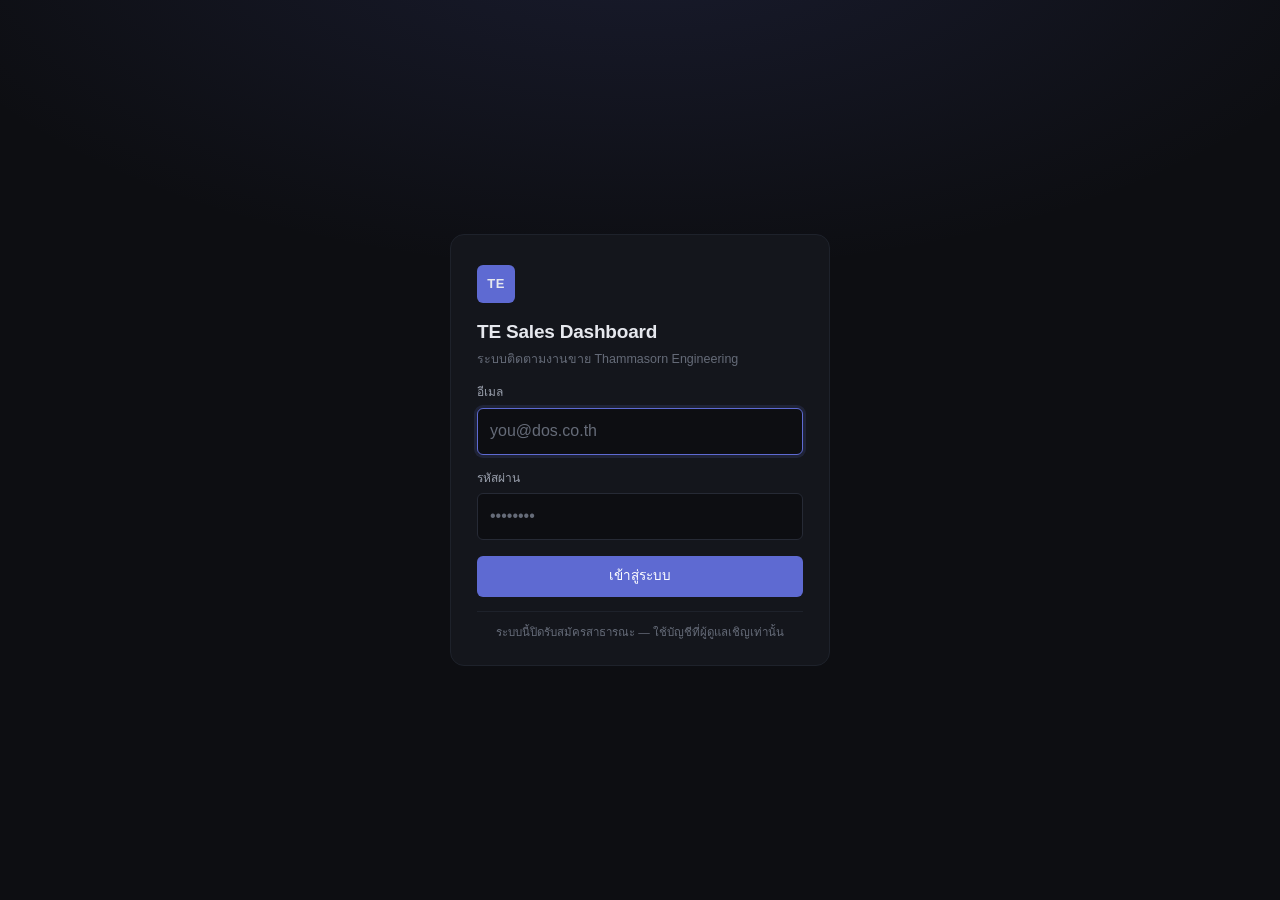
==== docs/index.html @ 7062daf8 "2.6 เสร็จ: หัวหน้าเซ็นรับทราบ (จบ Phase 2) db/signoffs.sql — ตาราง append-only กัน 3 ชั้นซ้อน:   1. " ====
<!DOCTYPE html>
<!-- data-theme = สวิตช์ธีม · เพิ่มโหมดสว่างทีหลังได้โดยเขียนชุดตัวแปรใต้ [data-theme="light"] -->
<html lang="th" data-theme="dark">
<head>
<meta charset="UTF-8">
<meta name="viewport" content="width=device-width, initial-scale=1, viewport-fit=cover">
<meta name="theme-color" content="#0d0e12">
<title>TE Sales Dashboard</title>
<link rel="manifest" href="manifest.json">
<link rel="stylesheet" href="css/app.css">
</head>
<body>

<!-- ─── หน้าเข้าสู่ระบบ · แสดงเมื่อยังไม่ล็อกอิน ─── -->
<div id="login" class="login" hidden>
  <form class="login-box" id="loginForm" autocomplete="on">
    <div class="brand-mark login-mark">TE</div>
    <h1>TE Sales Dashboard</h1>
    <p class="login-sub">ระบบติดตามงานขาย Thammasorn Engineering</p>

    <label class="fld">
      <span>อีเมล</span>
      <input type="email" id="loginEmail" required autocomplete="username"
             inputmode="email" autocapitalize="off" spellcheck="false" placeholder="you@dos.co.th">
    </label>

    <label class="fld">
      <span>รหัสผ่าน</span>
      <input type="password" id="loginPass" required autocomplete="current-password" placeholder="••••••••">
    </label>

    <p class="login-err" id="loginErr" role="alert" hidden></p>

    <button class="btn btn-primary" type="submit" id="loginBtn">เข้าสู่ระบบ</button>

    <p class="login-note">
      ระบบนี้ปิดรับสมัครสาธารณะ — ใช้บัญชีที่ผู้ดูแลเชิญเท่านั้น
    </p>
  </form>
</div>

<div id="app" class="app" hidden>

  <aside class="sidebar" id="sidebar">
    <div class="brand">
      <div class="brand-mark">TE</div>
      <div class="brand-text">
        <strong>Sales Dashboard</strong>
        <span id="brandSub">Thammasorn Engineering</span>
      </div>
    </div>

    <nav class="nav" id="nav">
      <!-- ป้ายชื่อต้องอยู่ใน .lbl เสมอ — ตอนจอ ≤1024px CSS จะซ่อน .lbl ให้เหลือแต่ไอคอน
           ถ้าปล่อยเป็น text เปล่า ๆ จะซ่อนไม่ได้ แล้วตัวหนังสือจะตกบรรทัดในแถบกว้าง 68px -->
      <button class="nav-item is-active" data-view="dashboard" title="ภาพรวม"><span class="ico">◎</span><span class="lbl">ภาพรวม</span></button>
      <button class="nav-item" data-view="pending" title="Pending Project"><span class="ico">▤</span><span class="lbl">Pending Project</span></button>
      <button class="nav-item" data-view="book3" title="Book 3 สี"><span class="ico">◍</span><span class="lbl">Book 3 สี</span></button>
      <button class="nav-item" data-view="activities" title="แผนติดต่อลูกค้า"><span class="ico">✓</span><span class="lbl">แผนติดต่อลูกค้า</span></button>
      <button class="nav-item" data-view="sources" title="แหล่งงาน"><span class="ico">⌘</span><span class="lbl">แหล่งงาน</span></button>
      <button class="nav-item" data-view="suppliers" title="Supplier"><span class="ico">⚒</span><span class="lbl">Supplier</span></button>
      <button class="nav-item" data-view="review" title="รอตรวจ" hidden><span class="ico">✍</span><span class="lbl">รอตรวจ</span></button>
      <button class="nav-item" data-view="admin" title="ตั้งค่าระบบ" hidden><span class="ico">⚙</span><span class="lbl">ตั้งค่าระบบ</span></button>
    </nav>

    <div class="sidebar-foot">
      <div class="who" id="who">
        <div class="who-avatar" id="whoAvatar">—</div>
        <div class="who-text">
          <strong id="whoName">—</strong>
          <span id="whoMeta">—</span>
        </div>
      </div>
      <button class="btn btn-ghost btn-sm" id="logoutBtn">ออกจากระบบ</button>
      <div class="mode-chip" id="modeChip">mode: —</div>
      <div class="ver" id="verTag">—</div>
    </div>
  </aside>

  <main class="main">
    <header class="topbar">
      <div class="topbar-left">
        <h1 id="viewTitle">ภาพรวม</h1>
        <p id="viewSub" class="sub">สรุปสถานะงานขายทั้งหมด</p>
      </div>
      <div class="topbar-right">
        <span class="pill" id="statusPill">กำลังโหลด…</span>
        <span class="pill" id="verPill" title="เวอร์ชันของโค้ดที่เบราว์เซอร์กำลังใช้">—</span>
        <!-- iPad/มือถือซ่อน sidebar-foot → ต้องมีทางออกจากระบบตรงนี้ด้วย -->
        <button class="btn btn-ghost btn-sm only-compact" id="logoutBtnTop">ออกจากระบบ</button>
      </div>
    </header>

    <section class="content" id="content">
      <div class="skeleton">กำลังเริ่มระบบ…</div>
    </section>
  </main>

  <nav class="bottombar" id="bottombar">
    <button class="bn is-active" data-view="dashboard"><span>◎</span>ภาพรวม</button>
    <button class="bn" data-view="pending"><span>▤</span>Pending</button>
    <button class="bn" data-view="book3"><span>◍</span>Book 3</button>
    <button class="bn" data-view="activities"><span>✓</span>ติดตาม</button>
    <button class="bn" data-view="sources"><span>⌘</span>แหล่งงาน</button>
    <button class="bn" data-view="suppliers"><span>⚒</span>Supplier</button>
    <button class="bn" data-view="review" hidden><span>✍</span>รอตรวจ</button>
    <button class="bn" data-view="admin" hidden><span>⚙</span>ตั้งค่า</button>
  </nav>

</div>

<script type="module" src="js/app.js"></script>
</body>
</html>
---- docs/css/app.css ----
/* TE Sales Dashboard — Linear-style dark theme (ยกจาก prototype v3) */

:root {
  --bg:          #0d0e12;
  --bg-panel:    #14161c;
  --bg-elev:     #1a1d25;
  --bg-hover:    #21252f;
  --border:      #262a35;
  --border-soft: #1e222b;

  --text:        #e6e8ee;
  --text-dim:    #9aa0ad;
  --text-mute:   #656b78;

  --accent:      #5e6ad2;
  --accent-soft: #5e6ad226;
  --accent-text: #c3c9f5;   /* ตัวหนังสือบนพื้น accent-soft */
  --on-accent:   #ffffff;   /* ตัวหนังสือบนพื้น accent เต็มสี */

  --green:  #3fb950;
  --yellow: #d29922;
  --red:    #f85149;
  --blue:   #58a6ff;

  /* เส้นขอบโปร่งของสีสถานะ */
  --green-line: #3fb95040;
  --red-line:   #f8514940;

  /* ── สีขั้นตอนงานขาย (funnel) ──
     ไล่โทนน้ำเงินเข้ม→อ่อน + เขียว/แดงปลายทาง · CVD-safe (ยกชุดจาก prototype v3)
     ⚠️ ห้ามฝัง hex พวกนี้ในโค้ด/SVG ให้อ้าง var() เสมอ ไม่งั้นเปลี่ยนธีมแล้วไม่ตาม */
  --stage-lead:    #8a8f98;
  --stage-qualify: #184f95;
  --stage-present: #1c5cab;
  --stage-quote:   #256abf;
  --stage-nego:    #3987e5;
  --stage-won:     #199e70;
  --stage-lost:    #e66767;

  /* ชุดสีกราฟสำหรับ step 1.5 — SVG ต้องเขียน fill="var(--chart-N)" เท่านั้น */
  --chart-1: #5e6ad2;
  --chart-2: #3987e5;
  --chart-3: #199e70;
  --chart-4: #d29922;
  --chart-5: #e66767;
  --chart-6: #8a8f98;

  --r-sm: 6px;
  --r-md: 10px;
  --r-lg: 14px;

  --sidebar-w: 232px;
  --safe-b: env(safe-area-inset-bottom, 0px);

  --font: -apple-system, BlinkMacSystemFont, "Segoe UI", "Noto Sans Thai",
          "Sarabun", Roboto, sans-serif;
}

* { box-sizing: border-box; margin: 0; padding: 0; }

html, body {
  height: 100%;
  background: var(--bg);
  color: var(--text);
  font-family: var(--font);
  font-size: 14px;
  line-height: 1.55;
  -webkit-font-smoothing: antialiased;
  -webkit-text-size-adjust: 100%;
}

button { font: inherit; color: inherit; background: none; border: none; cursor: pointer; }

/* ---------- layout ---------- */

.app { display: flex; min-height: 100vh; }

.sidebar {
  width: var(--sidebar-w);
  flex: 0 0 var(--sidebar-w);
  background: var(--bg-panel);
  border-right: 1px solid var(--border-soft);
  display: flex;
  flex-direction: column;
  position: sticky;
  top: 0;
  height: 100vh;
}

.brand { display: flex; gap: 10px; align-items: center; padding: 18px 16px 14px; }
.brand-mark {
  width: 30px; height: 30px; flex: 0 0 30px;
  border-radius: var(--r-sm);
  background: var(--accent);
  display: grid; place-items: center;
  font-size: 12px; font-weight: 700; letter-spacing: .5px;
}
.brand-text { display: flex; flex-direction: column; line-height: 1.25; min-width: 0; }
.brand-text strong { font-size: 13.5px; font-weight: 600; }
.brand-text span { font-size: 11px; color: var(--text-mute); white-space: nowrap; overflow: hidden; text-overflow: ellipsis; }

.nav { display: flex; flex-direction: column; gap: 2px; padding: 8px; }
.nav-item {
  display: flex; align-items: center; gap: 10px;
  padding: 8px 10px;
  border-radius: var(--r-sm);
  color: var(--text-dim);
  font-size: 13.5px;
  text-align: left;
  transition: background .12s, color .12s;
}
.nav-item .ico { width: 16px; text-align: center; opacity: .8; font-size: 13px; }
.nav-item:hover { background: var(--bg-hover); color: var(--text); }
.nav-item.is-active { background: var(--accent-soft); color: var(--accent-text); }

.sidebar-foot { margin-top: auto; padding: 12px 16px 16px; display: flex; flex-direction: column; gap: 6px; }
.mode-chip {
  align-self: flex-start;
  font-size: 10.5px; letter-spacing: .3px;
  padding: 3px 8px; border-radius: 999px;
  border: 1px solid var(--border);
  color: var(--text-dim);
}
.ver { font-size: 10.5px; color: var(--text-mute); }

.main { flex: 1; min-width: 0; display: flex; flex-direction: column; }

.topbar {
  display: flex; align-items: flex-start; justify-content: space-between; gap: 16px;
  padding: 22px 28px 18px;
  border-bottom: 1px solid var(--border-soft);
}
.topbar h1 { font-size: 20px; font-weight: 600; letter-spacing: -.2px; }
.sub { font-size: 12.5px; color: var(--text-mute); margin-top: 2px; }

.pill {
  font-size: 11.5px;
  padding: 4px 10px;
  border-radius: 999px;
  border: 1px solid var(--border);
  background: var(--bg-elev);
  color: var(--text-dim);
  white-space: nowrap;
}
.pill.ok  { color: var(--green);  border-color: var(--green-line); }
.pill.err { color: var(--red);    border-color: var(--red-line); }

.content { padding: 24px 28px 40px; flex: 1; }

.skeleton { color: var(--text-mute); font-size: 13px; }

/* ---------- ชิ้นส่วนพื้นฐานที่ module จะใช้ ---------- */

.card {
  background: var(--bg-panel);
  border: 1px solid var(--border-soft);
  border-radius: var(--r-lg);
  padding: 18px;
}

.grid { display: grid; gap: 14px; }
.grid.cols-4 { grid-template-columns: repeat(4, 1fr); }
.grid.cols-3 { grid-template-columns: repeat(3, 1fr); }
.grid.cols-2 { grid-template-columns: repeat(2, 1fr); }

.stat-label { font-size: 11.5px; color: var(--text-mute); letter-spacing: .2px; }
.stat-value { font-size: 24px; font-weight: 600; letter-spacing: -.4px; margin-top: 4px; }
.stat-note  { font-size: 11.5px; color: var(--text-dim); margin-top: 2px; }

.empty {
  border: 1px dashed var(--border);
  border-radius: var(--r-lg);
  padding: 44px 20px;
  text-align: center;
  color: var(--text-mute);
  font-size: 13px;
}
.empty strong { display: block; color: var(--text-dim); font-size: 14px; margin-bottom: 4px; font-weight: 600; }

.bottombar { display: none; }

/* ---------- iPad ---------- */
@media (max-width: 1024px) {
  :root { --sidebar-w: 68px; }
  /* .lbl = ป้ายชื่อเมนู (ต้องมี span ครอบใน index.html ไม่งั้นซ่อนไม่ได้) */
  .brand-text, .nav-item .lbl, .sidebar-foot { display: none; }
  .brand { justify-content: center; padding: 16px 0; }
  .nav-item { justify-content: center; padding: 10px 0; }
  .content { padding: 20px; }
  .topbar { padding: 18px 20px 14px; }
  .grid.cols-4 { grid-template-columns: repeat(2, 1fr); }
}

/* ---------- มือถือ ≤430px (iPhone / S24) ---------- */
@media (max-width: 430px) {
  .sidebar { display: none; }
  .app { flex-direction: column; }
  .topbar { padding: 16px 16px 12px; }
  .topbar h1 { font-size: 18px; }
  .content { padding: 16px 16px calc(84px + var(--safe-b)); }
  .grid.cols-4, .grid.cols-3, .grid.cols-2 { grid-template-columns: 1fr; }

  .bottombar {
    display: flex;
    position: fixed; left: 0; right: 0; bottom: 0;
    z-index: 20;
    background: color-mix(in srgb, var(--bg-panel) 92%, transparent);
    backdrop-filter: blur(12px);
    border-top: 1px solid var(--border-soft);
    padding: 6px 4px calc(6px + var(--safe-b));
  }
  .bn {
    flex: 1;
    min-height: 44px;
    display: flex; flex-direction: column; align-items: center; justify-content: center; gap: 2px;
    font-size: 10px;
    color: var(--text-mute);
    border-radius: var(--r-sm);
  }
  .bn span { font-size: 15px; line-height: 1; }
  .bn.is-active { color: var(--accent-text); background: var(--accent-soft); }
}

/* ═══════════════════════════════════════════════════
   F1 · Login + ปุ่ม + ข้อมูลผู้ใช้  (Phase 1.2)
   สีทุกจุดมาจากตัวแปรใน :root เท่านั้น
   ═══════════════════════════════════════════════════ */

/* .app เป็น display:flex ทับ hidden ได้ ต้องบังคับไว้ */
[hidden] { display: none !important; }

/* ---------- ปุ่ม ---------- */

.btn {
  display: inline-flex; align-items: center; justify-content: center;
  min-height: 40px;
  padding: 9px 16px;
  border-radius: var(--r-sm);
  border: 1px solid transparent;
  font-size: 13.5px; font-weight: 500;
  transition: background .12s, border-color .12s, color .12s, opacity .12s;
}
.btn:disabled { opacity: .6; cursor: default; }

.btn-primary { background: var(--accent); color: var(--on-accent); }
.btn-primary:hover:not(:disabled) { filter: brightness(1.12); }

.btn-ghost { color: var(--text-dim); border-color: var(--border); background: var(--bg-elev); }
.btn-ghost:hover { color: var(--text); border-color: var(--text-mute); }

.btn-sm { min-height: 32px; padding: 5px 11px; font-size: 12.5px; }

/* ---------- หน้าเข้าสู่ระบบ ---------- */

.login {
  min-height: 100vh;
  display: grid; place-items: center;
  padding: 24px 20px calc(24px + var(--safe-b));
  background:
    radial-gradient(1100px 520px at 50% -10%, var(--accent-soft), transparent 70%),
    var(--bg);
}

.login-box {
  width: 100%; max-width: 380px;
  background: var(--bg-panel);
  border: 1px solid var(--border-soft);
  border-radius: var(--r-lg);
  padding: 30px 26px 24px;
  display: flex; flex-direction: column; gap: 14px;
}

.login-mark { width: 38px; height: 38px; flex: none; font-size: 13px; }

.login-box h1 { font-size: 19px; font-weight: 600; letter-spacing: -.2px; }
.login-sub { font-size: 12.5px; color: var(--text-mute); margin-top: -10px; }

.fld { display: flex; flex-direction: column; gap: 6px; }
.fld span { font-size: 12px; color: var(--text-dim); }

.fld input {
  width: 100%;
  min-height: 44px;                 /* จุดแตะ ≥44px ตามมาตรฐานมือถือ */
  padding: 10px 12px;
  border-radius: var(--r-sm);
  border: 1px solid var(--border);
  background: var(--bg);
  color: var(--text);
  font: inherit;
  font-size: 16px;                  /* <16px ทำให้ Safari ซูมหน้าจอเองตอนโฟกัส */
  outline: none;
  transition: border-color .12s, box-shadow .12s;
}
.fld input::placeholder { color: var(--text-mute); }
.fld input:focus { border-color: var(--accent); box-shadow: 0 0 0 3px var(--accent-soft); }

.login-err {
  font-size: 12.5px;
  color: var(--red);
  background: var(--bg-elev);
  border: 1px solid var(--red-line);
  border-radius: var(--r-sm);
  padding: 9px 11px;
}

.login-box .btn-primary { margin-top: 2px; }

.login-note {
  font-size: 11.5px; line-height: 1.5;
  color: var(--text-mute);
  text-align: center;
  border-top: 1px solid var(--border-soft);
  padding-top: 12px;
}

/* ---------- ผู้ใช้ที่ล็อกอินอยู่ (ท้าย sidebar) ---------- */

.who { display: flex; align-items: center; gap: 9px; min-width: 0; }

.who-avatar {
  width: 28px; height: 28px; flex: none;
  border-radius: 999px;
  background: var(--accent-soft);
  color: var(--accent-text);
  display: grid; place-items: center;
  font-size: 12px; font-weight: 600;
}
.who-text { display: flex; flex-direction: column; line-height: 1.3; min-width: 0; }
.who-text strong {
  font-size: 12.5px; font-weight: 600;
  white-space: nowrap; overflow: hidden; text-overflow: ellipsis;
}
.who-text span { font-size: 10.5px; color: var(--text-mute); }

.topbar-right { display: flex; align-items: center; gap: 8px; flex: 0 0 auto; }

/* ⚠️ ต้องมี min-width:0 ไม่งั้นชื่อหน้า/คำอธิบายยาว ๆ จะดันแถบขวาทะลุจอ
   (เจอตอน 2.6: ย่อจอจาก desktop มามือถือแล้วล้นออกไป 3px จนมีแถบเลื่อนแนวนอน)
   flex-wrap เป็นตาข่ายกันอีกชั้น ถ้าวันหลังมีปุ่มเพิ่มตรงแถบขวา */
.topbar { flex-wrap: wrap; }
.topbar-left { min-width: 0; flex: 1 1 180px; }
.topbar-left h1 { overflow-wrap: anywhere; }

.only-compact { display: none; }

/* sidebar-foot (ที่มีปุ่มออกจากระบบ) ถูกซ่อนตั้งแต่ ≤1024px
   ปุ่มสำรองบนแถบบนจึงต้องโผล่ตั้งแต่ iPad ไม่ใช่รอถึงมือถือ */
@media (max-width: 1024px) {
  .only-compact { display: inline-flex; }
}

@media (max-width: 430px) {
  .login-box { padding: 26px 20px 20px; }
}

/* ══════════════════════════════════════════════════════════
   F4 Pending Project (Phase 1.4)
   ทุกสีอ้าง var() จาก :root เท่านั้น — ห้ามฝัง hex (กติกา CLAUDE.md)
   ══════════════════════════════════════════════════════════ */

/* ---------- แถบเครื่องมือ ---------- */
.toolbar { display: flex; flex-wrap: wrap; gap: 8px; align-items: center; margin-bottom: 10px; }
.toolbar-sub { margin-bottom: 14px; }
.tl-label { color: var(--text-mute); font-size: 12px; }

.inp {
  background: var(--bg-panel); border: 1px solid var(--border); color: var(--text);
  border-radius: var(--r-sm); padding: 8px 10px;
  font: inherit; font-size: 16px;   /* ≥16px กัน Safari ซูมเองตอนโฟกัส */
  min-height: 38px;
}
.inp:focus { outline: none; border-color: var(--accent); }
.inp-search { flex: 1 1 240px; min-width: 0; }
.inp-sm { padding: 6px 8px; min-height: 34px; font-size: 15px; }

.chk {
  display: inline-flex; align-items: center; gap: 6px;
  color: var(--text-dim); font-size: 13px; cursor: pointer;
  min-height: 34px;
}
.chk input { width: 16px; height: 16px; accent-color: var(--accent); }

/* ตัวเลือกคอลัมน์ */
.colpick { position: relative; }
.colpick > summary { list-style: none; display: inline-flex; }
.colpick > summary::-webkit-details-marker { display: none; }
.colpick-menu {
  position: absolute; z-index: 30; top: calc(100% + 6px); right: 0;
  background: var(--bg-elev); border: 1px solid var(--border);
  border-radius: var(--r-md); padding: 8px 12px; min-width: 190px;
  display: flex; flex-direction: column;
  box-shadow: 0 12px 32px #00000066;
}

.sum { color: var(--text-dim); font-size: 13px; margin-bottom: 10px; }
.sum b { color: var(--text); }

/* ---------- ตาราง (desktop) ---------- */
.tbl-wrap { overflow-x: auto; border: 1px solid var(--border); border-radius: var(--r-md); }
.tbl { width: 100%; border-collapse: collapse; font-size: 13px; }
.tbl th, .tbl td { padding: 10px 12px; text-align: left; border-bottom: 1px solid var(--border-soft); }
.tbl th {
  position: sticky; top: 0; z-index: 2;
  background: var(--bg-elev); color: var(--text-dim);
  font-weight: 500; white-space: nowrap; cursor: pointer; user-select: none;
}
.tbl th:hover { color: var(--text); }
.tbl td.num, .tbl th.num { text-align: right; font-variant-numeric: tabular-nums; }
.tbl tbody tr { cursor: pointer; }
.tbl tbody tr:hover { background: var(--bg-hover); }
.tbl tbody tr:last-child td { border-bottom: none; }
.tbl tbody tr.is-archived td { opacity: .5; }

.tag {
  display: inline-block; padding: 2px 8px; border-radius: 999px;
  font-size: 11px; white-space: nowrap;
  color: var(--tag-c, var(--text-dim));
  background: color-mix(in srgb, var(--tag-c, var(--text-mute)) 18%, transparent);
  border: 1px solid color-mix(in srgb, var(--tag-c, var(--text-mute)) 40%, transparent);
}
.due-late { color: var(--red); }

/* ---------- การ์ด (มือถือ) ---------- */
.cards { display: none; flex-direction: column; gap: 10px; }
.pcard {
  cursor: pointer;
  width: 100%; text-align: left; padding: 14px;
  background: var(--bg-panel); border: 1px solid var(--border);
  border-radius: var(--r-md); display: flex; flex-direction: column; gap: 6px;
}
.pcard:active { background: var(--bg-hover); }
.pcard-top { display: flex; justify-content: space-between; align-items: flex-start; gap: 10px; }
.pcard-top strong { font-size: 15px; line-height: 1.4; }
.pcard-mid { color: var(--text-dim); font-size: 13px; }
.pcard-bot { display: flex; justify-content: space-between; color: var(--text-mute); font-size: 12px; }
.pcard-due { font-size: 12px; color: var(--text-mute); }

/* ---------- แผงรายละเอียด ---------- */
.modal {
  position: fixed; inset: 0; z-index: 100;
  background: #00000099; backdrop-filter: blur(2px);
  display: flex; align-items: center; justify-content: center; padding: 20px;
}
.modal-box {
  background: var(--bg-panel); border: 1px solid var(--border);
  border-radius: var(--r-lg); width: min(920px, 100%); max-height: 90vh;
  display: flex; flex-direction: column; overflow: hidden;
}
.modal-head, .modal-foot {
  display: flex; align-items: center; gap: 10px;
  padding: 14px 18px; border-bottom: 1px solid var(--border);
}
.modal-head strong { font-size: 16px; }
.modal-head .btn { margin-left: auto; }
.modal-foot { border-bottom: none; border-top: 1px solid var(--border); }
.modal-foot .spacer { flex: 1; }
.modal-body { overflow-y: auto; padding: 4px 18px 18px; -webkit-overflow-scrolling: touch; }

.fgroup { padding-top: 16px; }
.fgroup h3 {
  font-size: 12px; font-weight: 600; letter-spacing: .04em; text-transform: uppercase;
  color: var(--text-mute); margin-bottom: 10px;
}
.fgrid { display: grid; grid-template-columns: repeat(2, minmax(0, 1fr)); gap: 12px; }
.fld-wide { grid-column: 1 / -1; }
.fgrid .fld input, .fgrid .fld select, .fgrid .fld textarea {
  background: var(--bg-elev); border: 1px solid var(--border); color: var(--text);
  border-radius: var(--r-sm); padding: 8px 10px;
  font: inherit; font-size: 16px; width: 100%; min-height: 38px;
}
.fgrid .fld textarea { resize: vertical; line-height: 1.5; }
.fgrid .fld input:focus, .fgrid .fld select:focus, .fgrid .fld textarea:focus {
  outline: none; border-color: var(--accent);
}

.loglist { list-style: none; margin-top: 12px; display: flex; flex-direction: column; gap: 8px; }
.loglist li {
  background: var(--bg-elev); border: 1px solid var(--border-soft);
  border-radius: var(--r-sm); padding: 10px 12px; font-size: 13px;
}
.log-h { color: var(--text-dim); font-size: 12px; margin-bottom: 2px; }
.log-next { color: var(--accent-text); margin-top: 2px; }
.log-empty { color: var(--text-mute); text-align: center; }

/* ---------- iPad ---------- */
@media (max-width: 1024px) {
  .fgrid { grid-template-columns: 1fr; }
}

/* ---------- มือถือ ≤430px: ตาราง → การ์ด ---------- */
@media (max-width: 430px) {
  .tbl-wrap { display: none; }
  .cards { display: flex; }
  .colpick { display: none; }            /* ไม่มีตารางแล้ว ไม่ต้องเลือกคอลัมน์ */
  .toolbar .btn, .toolbar-sub .btn { min-height: 44px; }   /* จุดแตะ ≥44px */
  .chk { min-height: 44px; }
  .modal { padding: 0; align-items: stretch; }
  .modal-box { width: 100%; max-height: 100vh; border-radius: 0; border: none; }
  .modal-foot { padding-bottom: calc(14px + var(--safe-b)); }
}

/* ---------- ความคืบหน้าล่าสุดในตาราง/การ์ด (1.4b) ---------- */
.lastlog { display: flex; align-items: center; gap: 8px; }
.lastlog-txt { display: flex; flex-direction: column; min-width: 0; flex: 1; }
.lastlog-h { font-size: 11px; color: var(--text-mute); }
.lastlog-t {
  font-size: 12.5px; color: var(--text-dim);
  overflow: hidden; text-overflow: ellipsis; white-space: nowrap;
}
.nolog { font-size: 12px; color: var(--text-mute); flex: 1; }

.btn-log {
  flex: 0 0 auto; white-space: nowrap;
  font-size: 11.5px; padding: 4px 8px; border-radius: var(--r-sm);
  border: 1px solid var(--border); color: var(--text-dim); background: var(--bg-elev);
}
.btn-log:hover { color: var(--accent-text); border-color: var(--accent); }

.tbl th.nosort { cursor: default; }
.tbl th.nosort:hover { color: var(--text-dim); }

.pcard-log { border-top: 1px solid var(--border-soft); padding-top: 8px; margin-top: 2px; }
.pcard-log .btn-log { min-height: 36px; }

/* แผงบันทึกเร็ว */
.modal-sm { width: min(560px, 100%); }
.q-sub { color: var(--text-dim); font-size: 13px; padding-top: 14px; }
.q-h3 {
  font-size: 12px; font-weight: 600; letter-spacing: .04em; text-transform: uppercase;
  color: var(--text-mute); margin: 18px 0 0;
}

@media (max-width: 430px) {
  .btn-log { min-height: 44px; padding: 6px 12px; }
}

/* ---------- แก้ไขบันทึกติดตามในที่ (1.4c) ---------- */
.loglist .log-h { display: flex; align-items: center; gap: 8px; }
.log-edit { margin-left: auto; }
.log-edit-box { margin-top: 10px; padding-top: 10px; border-top: 1px solid var(--border); }
.log-edit-box .fgrid { grid-template-columns: repeat(2, minmax(0, 1fr)); gap: 10px; }
.log-edit-box input, .log-edit-box textarea {
  background: var(--bg-panel); border: 1px solid var(--border); color: var(--text);
  border-radius: var(--r-sm); padding: 7px 9px;
  font: inherit; font-size: 16px; width: 100%;
}
.log-edit-box input:focus, .log-edit-box textarea:focus { outline: none; border-color: var(--accent); }
.log-edit-box textarea { resize: vertical; }
.log-edit-foot { display: flex; justify-content: flex-end; gap: 8px; margin-top: 10px; }

@media (max-width: 1024px) { .log-edit-box .fgrid { grid-template-columns: 1fr; } }

/* ══════════════════════════════════════════════════════════
   F3 Dashboard (Phase 1.5) — สีทุกจุดอ้าง var() จาก :root
   ══════════════════════════════════════════════════════════ */

.card.is-risk { border-color: var(--red-line); }
.card.is-risk .stat-note { color: var(--red); }

/* แถบความคืบหน้าเทียบเป้า */
.prog-wrap { margin: 16px 0 4px; }
.prog {
  height: 10px; border-radius: 999px; overflow: hidden;
  background: var(--bg-elev); border: 1px solid var(--border);
}
.prog i { display: block; height: 100%; background: var(--chart-3); transition: width .4s; }
.prog-note { font-size: 12px; color: var(--text-dim); margin-top: 6px; }

.sec { margin-top: 18px; }
.sec-grid { margin-top: 18px; }
.sec-grid .sec { margin-top: 0; }
.sec-h {
  font-size: 13px; font-weight: 600; margin-bottom: 14px;
  display: flex; align-items: center; gap: 8px;
}
.sec-sub { font-size: 11px; color: var(--text-mute); font-weight: 400; }
.sec-foot { font-size: 11.5px; color: var(--text-mute); margin-top: 10px; }

.badge-risk {
  background: var(--red); color: var(--on-accent);
  font-size: 11px; padding: 1px 7px; border-radius: 999px;
}

/* กราฟ */
.chart { max-width: 100%; height: auto; display: block; }
.legend { display: flex; flex-wrap: wrap; gap: 14px; margin-top: 8px; font-size: 11.5px; color: var(--text-dim); }
.legend i { display: inline-block; width: 10px; height: 10px; border-radius: 2px; margin-right: 5px; vertical-align: -1px; }

/* funnel */
.fn-row { display: flex; align-items: center; gap: 10px; margin-bottom: 8px; font-size: 12.5px; }
.fn-label { flex: 0 0 118px; color: var(--text-dim); }
.fn-bar { flex: 1; height: 14px; background: var(--bg-elev); border-radius: var(--r-sm); overflow: hidden; }
.fn-bar i { display: block; height: 100%; border-radius: var(--r-sm); }
.fn-val { flex: 0 0 auto; color: var(--text-mute); font-size: 11.5px; white-space: nowrap; }

/* top 3 */
.top3 { list-style: none; counter-reset: t; }
.top3 li {
  counter-increment: t;
  display: grid; grid-template-columns: 22px 1fr auto; gap: 4px 10px;
  align-items: baseline; padding: 9px 0; border-bottom: 1px solid var(--border-soft);
}
.top3 li:last-child { border-bottom: none; }
.top3 li::before { content: counter(t); color: var(--text-mute); font-size: 12px; }
.t3-name { font-size: 13.5px; }
.t3-meta { grid-column: 2; font-size: 11.5px; color: var(--text-mute); }
.top3 b { grid-row: 1; font-variant-numeric: tabular-nums; }

/* งานเลยกำหนด */
.odlist { list-style: none; }
.odlist li {
  display: grid; grid-template-columns: 96px 1fr; gap: 2px 12px;
  padding: 8px 0; border-bottom: 1px solid var(--border-soft); font-size: 13px;
}
.odlist li:last-child { border-bottom: none; }
.od-date { color: var(--red); font-size: 12px; font-variant-numeric: tabular-nums; }
.od-act { grid-column: 2; font-size: 11.5px; color: var(--text-mute); }

@media (max-width: 430px) {
  .fn-label { flex: 0 0 84px; font-size: 11.5px; }
  .fn-val { font-size: 10.5px; }
  .odlist li { grid-template-columns: 1fr; }
  .od-act { grid-column: 1; }
}

/* บอกผู้ใช้ว่ากดปุ่มไหนก็ได้ (เคยพิมพ์แล้วกดปุ่มบันทึกใหญ่ ข้อความหาย) */
.lg-add-row { display: flex; align-items: center; gap: 10px; flex-wrap: wrap; }
.lg-hint { font-size: 11.5px; color: var(--text-mute); }

/* ---------- แถบสถานะงาน (กำลังทำ / Archive / ทั้งหมด) ---------- */
.segmented {
  display: inline-flex; border: 1px solid var(--border);
  border-radius: var(--r-sm); overflow: hidden; background: var(--bg-panel);
}
.segmented button {
  padding: 7px 12px; font-size: 12.5px; color: var(--text-dim);
  border-right: 1px solid var(--border); min-height: 38px;
  display: inline-flex; align-items: center; gap: 6px;
}
.segmented button:last-child { border-right: none; }
.segmented button:hover { background: var(--bg-hover); color: var(--text); }
.segmented button.on { background: var(--accent-soft); color: var(--accent-text); }
.seg-badge {
  background: var(--bg-elev); border: 1px solid var(--border);
  color: var(--text-dim); font-size: 10.5px; padding: 0 6px; border-radius: 999px;
}
.segmented button.on .seg-badge { background: var(--accent); color: var(--on-accent); border-color: transparent; }

/* ---------- ปุ่มอันตราย (เก็บเข้า Archive) ---------- */
.btn-danger {
  background: transparent; color: var(--red);
  border: 1px solid var(--red-line);
}
.btn-danger:hover { background: color-mix(in srgb, var(--red) 12%, transparent); border-color: var(--red); }
/* ติดอาวุธแล้ว = รอกดยืนยันครั้งที่ 2 ให้เห็นชัดว่าเปลี่ยนสถานะ */
.btn-danger.is-armed { background: var(--red); color: var(--on-accent); border-color: var(--red); }

@media (max-width: 430px) {
  .segmented button { min-height: 44px; padding: 7px 14px; }
}

/* ══════════════════════════════════════════════════════════
   ปฏิทินเลือกวันที่ (1.4f) — แสดง พ.ศ. · เก็บ ค.ศ.
   ══════════════════════════════════════════════════════════ */
.dp { position: relative; display: block; }
.dp-view {
  width: 100%; cursor: pointer;
  background: var(--bg-elev); border: 1px solid var(--border); color: var(--text);
  border-radius: var(--r-sm); padding: 8px 30px 8px 10px;
  font: inherit; font-size: 16px; min-height: 38px;
}
.dp-view:focus { outline: none; border-color: var(--accent); }
.dp-view::placeholder { color: var(--text-mute); }
.dp-x {
  position: absolute; right: 6px; top: 50%; transform: translateY(-50%);
  width: 22px; height: 22px; border-radius: var(--r-sm);
  color: var(--text-mute); font-size: 16px; line-height: 1;
}
.dp-x:hover { color: var(--red); background: var(--bg-hover); }

/* popup — position:fixed เพื่อให้ลอยพ้นกล่อง modal ที่มี overflow:auto */
.dp-pop {
  position: fixed; z-index: 200;
  background: var(--bg-elev); border: 1px solid var(--border);
  border-radius: var(--r-md); padding: 10px;
  box-shadow: 0 16px 40px #00000080;
  width: 262px;
}
.dp-head { display: flex; align-items: center; gap: 6px; margin-bottom: 8px; }
.dp-nav {
  width: 28px; height: 28px; border-radius: var(--r-sm);
  color: var(--text-dim); font-size: 16px; line-height: 1;
}
.dp-nav:hover { background: var(--bg-hover); color: var(--text); }
.dp-sel {
  flex: 1; min-width: 0;
  background: var(--bg-panel); border: 1px solid var(--border); color: var(--text);
  border-radius: var(--r-sm); padding: 4px 6px; font: inherit; font-size: 13px;
}
.dp-sel:focus { outline: none; border-color: var(--accent); }

.dp-dow, .dp-grid { display: grid; grid-template-columns: repeat(7, 1fr); gap: 2px; }
.dp-dow span { text-align: center; font-size: 11px; color: var(--text-mute); padding: 2px 0; }
.dp-d {
  height: 32px; border-radius: var(--r-sm);
  font-size: 13px; color: var(--text-dim);
  display: flex; align-items: center; justify-content: center;
}
.dp-d:hover { background: var(--bg-hover); color: var(--text); }
.dp-pad { pointer-events: none; }
.dp-d.today { border: 1px solid var(--border); color: var(--text); }
.dp-d.on { background: var(--accent); color: var(--on-accent); border-color: transparent; }

.dp-foot { display: flex; gap: 6px; margin-top: 8px; border-top: 1px solid var(--border-soft); padding-top: 8px; }
.dp-btn {
  flex: 1; padding: 6px; border-radius: var(--r-sm);
  border: 1px solid var(--border); color: var(--text-dim); font-size: 12px;
}
.dp-btn:hover { background: var(--bg-hover); color: var(--text); }

@media (max-width: 430px) {
  .dp-pop { width: calc(100vw - 24px); max-width: 300px; }
  .dp-d { height: 40px; }        /* จุดแตะบนมือถือ */
  .dp-btn { min-height: 44px; }
}

/* ---------- F5 Book 3 สี (2.2) ---------- */
.b3dot { font-size: 15px; line-height: 1; }
.t2 { font-size: 11.5px; color: var(--text-mute); margin-top: 2px; }
.btn-log.is-done { color: var(--green); border-color: var(--green-line); }
#bColor .seg-badge { margin-left: 2px; }

/* ---------- F6 แผนติดต่อลูกค้า (2.3) ---------- */

/* แถบเพิ่มเร็ว — สิ่งที่ใช้บ่อยที่สุดในหน้านี้ ต้องอยู่บนสุดและกรอกได้ในบรรทัดเดียว */
.qadd { display: flex; flex-wrap: wrap; gap: 8px; align-items: center; margin-bottom: 10px; }
.qadd .inp { flex: 1 1 260px; min-width: 0; }
.qadd-date { flex: 0 0 auto; width: 150px; }

.sum-risk { color: var(--red); }

.agrp { margin-bottom: 16px; }
.agrp-h {
  display: flex; align-items: center; gap: 8px;
  font-size: 12px; font-weight: 600; letter-spacing: .02em;
  text-transform: none; margin-bottom: 6px; color: var(--text-dim);
}
.agrp-h::before {
  content: ''; width: 8px; height: 8px; border-radius: 50%;
  background: currentColor; flex: 0 0 auto;
}
.agrp-n {
  font-size: 11px; color: var(--text-mute); font-weight: 400;
  background: var(--bg-elev); border-radius: 999px; padding: 1px 7px;
}
.agrp-red    { color: var(--red); }
.agrp-accent { color: var(--accent-text); }
.agrp-blue   { color: var(--blue); }
.agrp-green  { color: var(--green); }
.agrp-mute   { color: var(--text-mute); }

.alist { list-style: none; }
.arow {
  display: flex; align-items: flex-start; gap: 10px;
  padding: 10px 12px; border: 1px solid var(--border-soft);
  border-radius: var(--r-md); background: var(--bg-panel);
  margin-bottom: 6px; cursor: pointer;
}
.arow:hover { background: var(--bg-hover); border-color: var(--border); }
.arow.is-overdue { border-color: var(--red-line); }
.arow.is-done .atitle, .arow.is-cancel .atitle { text-decoration: line-through; color: var(--text-mute); }
.arow.is-done, .arow.is-cancel { opacity: .7; }

/* ปุ่มติ๊กเสร็จ — จุดแตะ 44px ตามกติกา mobile ถึงวงกลมจะเล็กกว่านั้น */
.achk {
  flex: 0 0 auto; width: 22px; height: 22px; margin-top: 1px;
  border-radius: 50%; border: 1.5px solid var(--border);
  background: transparent; color: var(--green);
  font-size: 13px; line-height: 1; cursor: pointer;
  display: flex; align-items: center; justify-content: center;
}
.achk:hover { border-color: var(--green); background: var(--bg-elev); }
.achk[aria-pressed="true"] { border-color: var(--green); background: var(--green-line); }
.achk:disabled { opacity: .5; cursor: default; }

.amain { flex: 1; min-width: 0; }
.atitle { font-size: 13.5px; color: var(--text); word-break: break-word; }
.ameta {
  display: flex; flex-wrap: wrap; gap: 6px 10px;
  margin-top: 3px; font-size: 11.5px; color: var(--text-mute);
}
.alink { overflow: hidden; text-overflow: ellipsis; white-space: nowrap; max-width: 100%; }
.ateam {
  border: 1px solid var(--border); border-radius: var(--r-sm);
  padding: 0 5px; font-size: 10.5px;
}
.adate {
  flex: 0 0 auto; font-size: 11.5px; color: var(--text-dim);
  font-variant-numeric: tabular-nums; white-space: nowrap; padding-top: 2px;
}
.arow.is-overdue .adate { color: var(--red); }

@media (max-width: 430px) {
  .qadd-date { width: 100%; }
  .achk { width: 26px; height: 26px; }
  .arow { padding: 12px; }
}
.od-date.is-today { color: var(--accent-text); }
.lnk { color: var(--accent-text); text-decoration: none; }
.lnk:hover { text-decoration: underline; }

/* ---------- F11 หน้า Admin (2.4) ---------- */
.tg-foot { display: flex; align-items: center; gap: 12px; }
.ok-msg { color: var(--green); }

.t-mail { font-size: 11.5px; color: var(--text-dim); word-break: break-all; }
.tag-me {
  font-size: 10px; color: var(--accent-text); background: var(--accent-soft);
  border-radius: var(--r-sm); padding: 1px 5px; vertical-align: 1px;
}
.tbl td select {
  width: 100%; min-width: 90px; padding: 5px 6px; font-size: 12.5px;
  background: var(--bg-elev); color: var(--text);
  border: 1px solid var(--border); border-radius: var(--r-sm);
}
.tbl td select:disabled { opacity: .5; }

/* สวิตช์เปิด/ปิดบัญชี */
.sw { display: flex; align-items: center; gap: 6px; font-size: 12px; cursor: pointer; }
.sw input { width: 16px; height: 16px; accent-color: var(--accent); cursor: pointer; }
.sw input:disabled { cursor: default; opacity: .5; }

.tmlist { list-style: none; display: flex; flex-wrap: wrap; gap: 8px; }
.tmlist li {
  display: flex; align-items: baseline; gap: 8px;
  border: 1px solid var(--border); border-radius: var(--r-md);
  padding: 7px 12px; background: var(--bg-elev); font-size: 12.5px;
}
.tmlist li span { color: var(--text-mute); font-size: 11.5px; }

.aclist { list-style: none; display: flex; flex-direction: column; gap: 4px; }
.aclist label {
  display: flex; align-items: center; gap: 10px;
  padding: 10px 12px; border: 1px solid var(--border-soft);
  border-radius: var(--r-md); cursor: pointer; font-size: 13px;
}
.aclist label:hover { background: var(--bg-hover); }
.aclist input { width: 18px; height: 18px; accent-color: var(--accent); flex: 0 0 auto; }
.aclist span { color: var(--text-mute); font-size: 11.5px; }
.aclist em {
  margin-left: auto; font-style: normal; font-size: 11px;
  color: var(--accent-text); background: var(--accent-soft);
  border-radius: var(--r-sm); padding: 1px 6px;
}
.aclist .is-own { cursor: default; opacity: .75; }

@media (max-width: 430px) {
  .aclist label { padding: 12px; }        /* จุดแตะ 44px */
  .tmlist li { flex: 1 1 100%; }
}

/* ---------- Archive (2.5) ---------- */
.arch-hint {
  margin: 0 18px 10px; padding: 10px 12px;
  border: 1px solid var(--border); border-left: 3px solid var(--chart-4);
  border-radius: var(--r-sm); background: var(--bg-elev);
  font-size: 12px; color: var(--text-dim); line-height: 1.6;
}

/* ---------- F12 ลายเซ็นหัวหน้า / รอตรวจ (2.6) ---------- */
.so-bar {
  display: flex; align-items: flex-start; gap: 12px;
  padding: 12px 14px; margin-bottom: 16px;
  border: 1px solid var(--border); border-left-width: 3px;
  border-radius: var(--r-md); background: var(--bg-elev);
}
.so-bar.so-ok    { border-left-color: var(--green); }
.so-bar.so-stale { border-left-color: var(--red); }
.so-bar.so-none  { border-left-color: var(--text-mute); }
.so-ico { font-size: 16px; line-height: 1.3; flex: 0 0 auto; }
.so-ok .so-ico    { color: var(--green); }
.so-stale .so-ico { color: var(--red); }
.so-none .so-ico  { color: var(--text-mute); }
.so-body { flex: 1; min-width: 0; }
.so-h { font-size: 13px; font-weight: 600; margin-bottom: 2px; }
.so-ok .so-h    { color: var(--green); }
.so-stale .so-h { color: var(--red); }
.so-none .so-h  { color: var(--text-dim); }
.so-d { font-size: 12px; color: var(--text-dim); line-height: 1.6; }
.so-note {
  margin-top: 6px; font-size: 12px; color: var(--text-dim);
  border-left: 2px solid var(--border); padding-left: 8px;
}
.so-form {
  margin: -6px 0 16px; padding: 12px 14px;
  border: 1px solid var(--border); border-radius: var(--r-md); background: var(--bg-panel);
}
.so-warn { font-size: 11.5px; color: var(--yellow); margin: 8px 0 0; line-height: 1.6; }
.so-foot { display: flex; justify-content: flex-end; gap: 8px; margin-top: 10px; }

.so-tag {
  display: inline-flex; align-items: center; gap: 4px;
  font-size: 11px; border-radius: var(--r-sm); padding: 2px 7px;
  border: 1px solid var(--border); white-space: nowrap;
}
.so-tag.so-ok    { color: var(--green);     border-color: var(--green-line); }
.so-tag.so-stale { color: var(--red);       border-color: var(--red-line); }
.so-tag.so-none  { color: var(--text-mute); }

.rvlist { list-style: none; }
.rvrow {
  display: flex; align-items: center; gap: 12px;
  padding: 11px 12px; margin-bottom: 6px; cursor: pointer;
  border: 1px solid var(--border-soft); border-radius: var(--r-md);
  background: var(--bg-panel);
}
.rvrow:hover { background: var(--bg-hover); border-color: var(--border); }
.rvrow.is-stale { border-color: var(--red-line); }
.rv-kind { flex: 0 0 auto; font-size: 11.5px; color: var(--text-mute); width: 62px; }
.rv-main { flex: 1; min-width: 0; }
.rv-title { font-size: 13.5px; word-break: break-word; }
.rv-meta { font-size: 11.5px; color: var(--text-mute); margin-top: 2px; }
.rv-right { flex: 0 0 auto; display: flex; flex-direction: column; align-items: flex-end; gap: 3px; }
.rv-upd { font-size: 11px; color: var(--text-mute); white-space: nowrap; }

@media (max-width: 430px) {
  .so-bar { flex-wrap: wrap; }
  .so-bar .btn { width: 100%; }
  .rvrow { flex-wrap: wrap; padding: 12px; }
  .rv-kind { width: auto; }
  .rv-right { width: 100%; flex-direction: row; justify-content: space-between; align-items: center; }
}
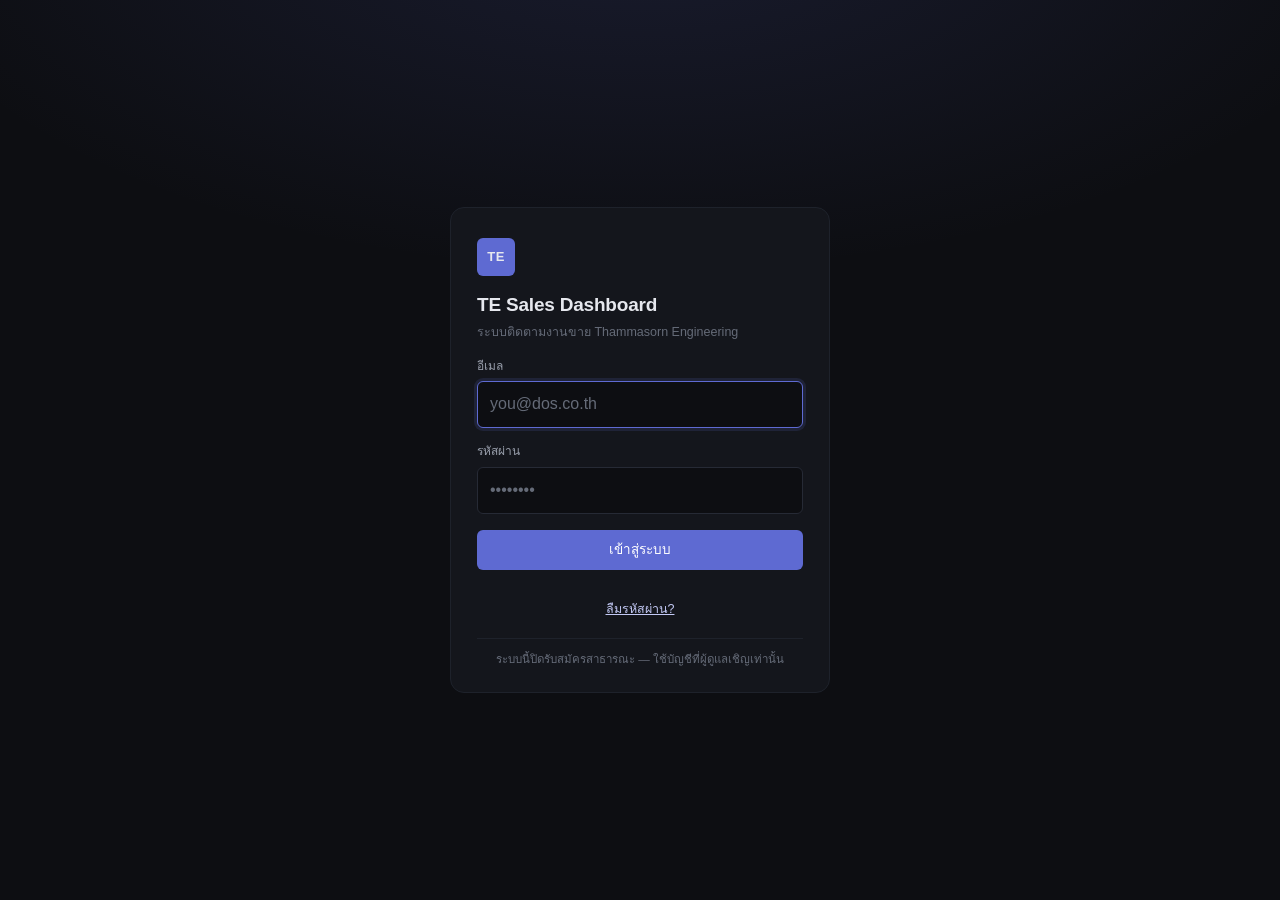
==== commit 60aee7b1: "ลืมรหัสผ่าน (รีเซ็ตทางอีเมล) + วินิจฉัย login เครื่องอื่น เจ้าของแจ้ง: admin login จากแล็ปท็อปอื่นไม" ====
--- a/docs/index.html
+++ b/docs/index.html
@@ -7,9 +7,34 @@
 <meta name="theme-color" content="#0d0e12">
 <title>TE Sales Dashboard</title>
 <link rel="manifest" href="manifest.json">
+
+<!-- ─── PWA (step 3.3) ───
+     ⚠️ iOS ไม่อ่านไอคอนใน manifest.json เลย — ตอน "เพิ่มไปยังหน้าจอโฮม"
+        Safari ดูที่ apple-touch-icon อย่างเดียว ถ้าไม่มีจะไปจับภาพหน้าจอมาทำไอคอนแทน
+        (นี่คือเหตุผลที่ต้องมีทั้งสองชุด ไม่ใช่ความซ้ำซ้อน) -->
+<link rel="apple-touch-icon" href="icons/apple-touch-icon.png">
+<link rel="icon" type="image/png" sizes="32x32" href="icons/favicon-32.png">
+<link rel="icon" type="image/png" sizes="192x192" href="icons/icon-192.png">
+
+<meta name="mobile-web-app-capable" content="yes">
+<meta name="apple-mobile-web-app-capable" content="yes">
+<meta name="apple-mobile-web-app-title" content="TE Sales">
+<!-- black-translucent = เนื้อหาไหลขึ้นไปใต้แถบสถานะ/รอยบาก
+     ต้องใช้คู่กับ viewport-fit=cover ข้างบน + --safe-t ใน app.css เท่านั้น
+     ถ้าลบตัวใดตัวหนึ่งออก หัวข้อหน้าจะโดนรอยบากทับบน iPhone -->
+<meta name="apple-mobile-web-app-status-bar-style" content="black-translucent">
+<meta name="format-detection" content="telephone=no">
+
 <link rel="stylesheet" href="css/app.css">
+<link rel="stylesheet" href="css/print.css" media="print">
 </head>
 <body>
+
+<!-- แถบแจ้ง ออฟไลน์ / มีเวอร์ชันใหม่ / ติดตั้งเป็นแอป — เนื้อหาใส่โดย js/ui/pwa.js
+     🔴 ต้องอยู่บนสุดและอยู่ใน flow ปกติ (ไม่ position:fixed)
+        ของเดิมลอยอยู่มุมล่าง แล้วไปทับปุ่มจนกดไม่โดน — เทสต์ที่คลิกจริงจับได้ตอน 3.3
+        ของที่ลอยทับเนื้อหาได้ ไม่ว่าจะเผื่อ padding ไว้แค่ไหน ก็ยังบังปุ่มกลางหน้าได้อยู่ดี -->
+<div id="pwaBar" class="pwabar" hidden></div>
 
 <!-- ─── หน้าเข้าสู่ระบบ · แสดงเมื่อยังไม่ล็อกอิน ─── -->
 <div id="login" class="login" hidden>
@@ -33,9 +58,51 @@
 
     <button class="btn btn-primary" type="submit" id="loginBtn">เข้าสู่ระบบ</button>
 
+    <button type="button" class="link-btn" id="forgotLink">ลืมรหัสผ่าน?</button>
+
     <p class="login-note">
       ระบบนี้ปิดรับสมัครสาธารณะ — ใช้บัญชีที่ผู้ดูแลเชิญเท่านั้น
     </p>
+  </form>
+
+  <!-- ─── ขอลิงก์ตั้งรหัสผ่านใหม่ทางอีเมล ─── -->
+  <form class="login-box" id="resetForm" hidden autocomplete="on">
+    <div class="brand-mark login-mark">TE</div>
+    <h1>ลืมรหัสผ่าน</h1>
+    <p class="login-sub">กรอกอีเมลของคุณ ระบบจะส่งลิงก์ตั้งรหัสผ่านใหม่ไปให้</p>
+
+    <label class="fld">
+      <span>อีเมล</span>
+      <input type="email" id="resetEmail" required autocomplete="username"
+             inputmode="email" autocapitalize="off" spellcheck="false" placeholder="you@dos.co.th">
+    </label>
+
+    <p class="login-err" id="resetErr" role="alert" hidden></p>
+    <p class="login-ok" id="resetOk" hidden></p>
+
+    <button class="btn btn-primary" type="submit" id="resetBtn">ส่งลิงก์ไปที่อีเมล</button>
+    <button type="button" class="link-btn" id="resetBack">← กลับไปหน้าเข้าสู่ระบบ</button>
+  </form>
+
+  <!-- ─── ตั้งรหัสผ่านใหม่ (แสดงเมื่อกดลิงก์ในเมลกลับมา · มี token recovery ใน URL) ─── -->
+  <form class="login-box" id="newpassForm" hidden autocomplete="off">
+    <div class="brand-mark login-mark">TE</div>
+    <h1>ตั้งรหัสผ่านใหม่</h1>
+    <p class="login-sub">ตั้งรหัสผ่านใหม่สำหรับบัญชีของคุณ</p>
+
+    <label class="fld">
+      <span>รหัสผ่านใหม่ (อย่างน้อย 6 ตัว)</span>
+      <input type="password" id="newpass1" required autocomplete="new-password" placeholder="••••••••">
+    </label>
+    <label class="fld">
+      <span>พิมพ์รหัสผ่านใหม่อีกครั้ง</span>
+      <input type="password" id="newpass2" required autocomplete="new-password" placeholder="••••••••">
+    </label>
+
+    <p class="login-err" id="newpassErr" role="alert" hidden></p>
+    <p class="login-ok" id="newpassOk" hidden></p>
+
+    <button class="btn btn-primary" type="submit" id="newpassBtn">บันทึกรหัสผ่านใหม่</button>
   </form>
 </div>
 
@@ -58,7 +125,6 @@
       <button class="nav-item" data-view="book3" title="Book 3 สี"><span class="ico">◍</span><span class="lbl">Book 3 สี</span></button>
       <button class="nav-item" data-view="activities" title="แผนติดต่อลูกค้า"><span class="ico">✓</span><span class="lbl">แผนติดต่อลูกค้า</span></button>
       <button class="nav-item" data-view="sources" title="แหล่งงาน"><span class="ico">⌘</span><span class="lbl">แหล่งงาน</span></button>
-      <button class="nav-item" data-view="suppliers" title="Supplier"><span class="ico">⚒</span><span class="lbl">Supplier</span></button>
       <button class="nav-item" data-view="review" title="รอตรวจ" hidden><span class="ico">✍</span><span class="lbl">รอตรวจ</span></button>
       <button class="nav-item" data-view="admin" title="ตั้งค่าระบบ" hidden><span class="ico">⚙</span><span class="lbl">ตั้งค่าระบบ</span></button>
     </nav>
@@ -102,7 +168,6 @@
     <button class="bn" data-view="book3"><span>◍</span>Book 3</button>
     <button class="bn" data-view="activities"><span>✓</span>ติดตาม</button>
     <button class="bn" data-view="sources"><span>⌘</span>แหล่งงาน</button>
-    <button class="bn" data-view="suppliers"><span>⚒</span>Supplier</button>
     <button class="bn" data-view="review" hidden><span>✍</span>รอตรวจ</button>
     <button class="bn" data-view="admin" hidden><span>⚙</span>ตั้งค่า</button>
   </nav>
--- a/docs/css/app.css
+++ b/docs/css/app.css
@@ -51,6 +51,17 @@
 
   --sidebar-w: 232px;
   --safe-b: env(safe-area-inset-bottom, 0px);
+  /* ⚠️ ใช้คู่กับ apple-mobile-web-app-status-bar-style=black-translucent ใน index.html
+     พอติดตั้งเป็นแอปบน iPhone เนื้อหาจะไหลขึ้นไปใต้รอยบาก ถ้าไม่กันระยะตรงนี้
+     หัวข้อหน้ากับปุ่มออกจากระบบจะโดนนาฬิกา/แบตทับ
+     บนเว็บปกติและบน desktop ค่านี้เป็น 0px → ไม่กระทบ layout เดิมเลย */
+  /* --safe-t-env = ค่าดิบจากเครื่อง ห้ามมีใครทับ
+     --safe-t     = ค่าที่ "ส่วนเนื้อหา" ใช้ · js/ui/pwa.js ตั้งเป็น 0 ตอนแถบ PWA โผล่
+                    เพราะตอนนั้นแถบเป็นของบนสุดแทน คนกันรอยบากเปลี่ยนมือ
+     🔴 ต้องแยกสองตัว ไม่งั้นพอ JS ตั้ง --safe-t = 0 แถบ PWA จะไปกันรอยบากไม่ได้ด้วย
+        (ตัวมันเองก็อ่านตัวแปรเดียวกัน) → หัวแถบโดนนาฬิกาทับ */
+  --safe-t-env: env(safe-area-inset-top, 0px);
+  --safe-t: var(--safe-t-env);
 
   --font: -apple-system, BlinkMacSystemFont, "Segoe UI", "Noto Sans Thai",
           "Sarabun", Roboto, sans-serif;
@@ -181,13 +192,29 @@
 
 /* ---------- iPad ---------- */
 @media (max-width: 1024px) {
-  :root { --sidebar-w: 68px; }
-  /* .lbl = ป้ายชื่อเมนู (ต้องมี span ครอบใน index.html ไม่งั้นซ่อนไม่ได้) */
-  .brand-text, .nav-item .lbl, .sidebar-foot { display: none; }
+  /* เดิมกว้าง 68px โชว์แต่ไอคอน — เจ้าของขอให้มีชื่อใต้ไอคอนด้วย (23 ก.ค. 2569)
+     ขยายเป็น 92px แล้ววางไอคอน/ชื่อเป็นแนวตั้ง */
+  :root { --sidebar-w: 92px; }
+  .brand-text, .sidebar-foot { display: none; }
   .brand { justify-content: center; padding: 16px 0; }
-  .nav-item { justify-content: center; padding: 10px 0; }
+
+  /* ไอคอนบน · ชื่อล่าง */
+  .nav-item {
+    flex-direction: column;
+    align-items: center;
+    gap: 3px;
+    padding: 9px 4px;
+    text-align: center;
+  }
+  .nav-item .ico { width: auto; font-size: 16px; }
+  /* .lbl = ป้ายชื่อเมนู (ต้องมี span ครอบใน index.html) — โชว์เป็นตัวเล็กใต้ไอคอน */
+  .nav-item .lbl {
+    font-size: 10.5px; line-height: 1.15;
+    display: -webkit-box; -webkit-line-clamp: 2; -webkit-box-orient: vertical;
+    overflow: hidden;                      /* ชื่อยาว ("Pending Project") ตัด 2 บรรทัดพอ */
+  }
   .content { padding: 20px; }
-  .topbar { padding: 18px 20px 14px; }
+  .topbar { padding: calc(18px + var(--safe-t)) 20px 14px; }
   .grid.cols-4 { grid-template-columns: repeat(2, 1fr); }
 }
 
@@ -195,7 +222,7 @@
 @media (max-width: 430px) {
   .sidebar { display: none; }
   .app { flex-direction: column; }
-  .topbar { padding: 16px 16px 12px; }
+  .topbar { padding: calc(16px + var(--safe-t)) 16px 12px; }
   .topbar h1 { font-size: 18px; }
   .content { padding: 16px 16px calc(84px + var(--safe-b)); }
   .grid.cols-4, .grid.cols-3, .grid.cols-2 { grid-template-columns: 1fr; }
@@ -255,7 +282,7 @@
 .login {
   min-height: 100vh;
   display: grid; place-items: center;
-  padding: 24px 20px calc(24px + var(--safe-b));
+  padding: calc(24px + var(--safe-t)) 20px calc(24px + var(--safe-b));
   background:
     radial-gradient(1100px 520px at 50% -10%, var(--accent-soft), transparent 70%),
     var(--bg);
@@ -930,3 +957,299 @@
   .rv-kind { width: auto; }
   .rv-right { width: 100%; flex-direction: row; justify-content: space-between; align-items: center; }
 }
+
+/* ---------- F7 แหล่งงาน / Thai Water Expo (3.1) ---------- */
+.srcgrid { display: grid; gap: 12px; grid-template-columns: repeat(auto-fill, minmax(320px, 1fr)); }
+.srccard { display: flex; flex-direction: column; gap: 8px; }
+.src-h { display: flex; align-items: flex-start; gap: 10px; }
+.src-ico { font-size: 20px; line-height: 1.2; flex: 0 0 auto; }
+.src-title { flex: 1; min-width: 0; }
+.src-title strong { display: block; font-size: 13.5px; line-height: 1.45; }
+.src-cad { display: block; font-size: 11px; color: var(--text-mute); margin-top: 3px; }
+.src-desc { font-size: 12px; color: var(--text-dim); line-height: 1.65; }
+.src-owner { font-size: 11.5px; color: var(--text-mute); }
+.src-subs { display: flex; flex-wrap: wrap; gap: 5px; }
+.src-links { list-style: none; display: flex; flex-direction: column; gap: 5px; margin-top: 2px; }
+.src-links a {
+  color: var(--accent-text); text-decoration: none; font-size: 12px;
+  display: inline-block; padding: 3px 0; overflow-wrap: anywhere;
+}
+.src-links a:hover { text-decoration: underline; }
+.src-nolink, .src-badlink { font-size: 11.5px; color: var(--text-mute); }
+.src-badlink { color: var(--red); }
+
+.lnkrow { display: flex; gap: 6px; margin-bottom: 6px; align-items: center; }
+.lnkrow .inp { flex: 1 1 0; min-width: 0; }
+
+.exlist { list-style: none; margin-top: 12px; }
+.exrow {
+  display: flex; align-items: flex-start; gap: 10px;
+  padding: 11px 12px; margin-bottom: 6px; cursor: pointer;
+  border: 1px solid var(--border-soft); border-radius: var(--r-md); background: var(--bg-panel);
+}
+.exrow:hover { background: var(--bg-hover); border-color: var(--border); }
+.exrow.is-prospect { border-left: 3px solid var(--yellow); }
+.ex-star { flex: 0 0 auto; color: var(--yellow); font-size: 14px; line-height: 1.5; }
+.exrow:not(.is-prospect) .ex-star { color: var(--text-mute); }
+.ex-main { flex: 1; min-width: 0; }
+.ex-name { font-size: 13.5px; overflow-wrap: anywhere; }
+.ex-meta { font-size: 11.5px; color: var(--text-dim); margin-top: 2px; }
+.ex-contact { font-size: 11px; color: var(--text-mute); margin-top: 3px; overflow-wrap: anywhere; }
+.ex-right { flex: 0 0 auto; display: flex; flex-direction: column; align-items: flex-end; gap: 4px; }
+
+@media (max-width: 430px) {
+  .srcgrid { grid-template-columns: 1fr; }
+  .lnkrow { flex-wrap: wrap; }
+  .lnkrow .inp { flex: 1 1 100%; }
+  /* ⚠️ ต้องมี flex-wrap คู่กับ .ex-right{width:100%} เสมอ
+     ไม่งั้นลูกกว้างเต็มบรรทัดอยู่ในแถวที่ไม่ยอมขึ้นบรรทัดใหม่ → ล้นออกนอกจอ
+     (เจอตอน 3.1: ก๊อป pattern มาจาก .rvrow แต่ลืมเอา flex-wrap มาด้วย) */
+  .exrow { padding: 12px; flex-wrap: wrap; }
+  .ex-right { width: 100%; flex-direction: row; justify-content: space-between; align-items: center; }
+}
+
+/* ══════════════════════════════════════════════════════════
+   F7 step 3.2 — ทีมขาย + playbook กลยุทธ์ + เช็กลิสต์ชนะงาน
+   ⚠️ ห้าม hardcode hex ในไฟล์นี้ ใช้ var() จาก :root เท่านั้น
+      ไม่งั้นตอนทำโหมดสว่าง (step 3.7) ส่วนนี้จะไม่เปลี่ยนตาม
+   ══════════════════════════════════════════════════════════ */
+
+/* 4 แถบแล้ว จอ 390px เรียงแถวเดียวไม่พอ — ต้องยอมให้ตกบรรทัด
+   ถ้าไม่ใส่ แถบจะดันทะลุขอบจอแล้วหน้าเลื่อนซ้ายขวาได้ทั้งหน้า */
+.segmented { flex-wrap: wrap; max-width: 100%; }
+
+/* ---------- การ์ดทีมขาย ---------- */
+.tmcard { display: flex; flex-direction: column; gap: 10px; }
+.tm-h { display: flex; align-items: center; gap: 8px; flex-wrap: wrap; }
+.tm-h strong { font-size: 14.5px; }
+.tm-code {
+  font-size: 10.5px; color: var(--text-mute);
+  border: 1px solid var(--border); border-radius: var(--r-sm); padding: 1px 6px;
+}
+.tm-desc { margin: 0; font-size: 12px; color: var(--text-dim); }
+
+.tm-nums { display: flex; gap: 8px; flex-wrap: wrap; }
+.tm-nums > div { flex: 1 1 90px; min-width: 0; }
+.tm-n {
+  display: block; font-size: 19px; font-weight: 600;
+  font-variant-numeric: tabular-nums; letter-spacing: -0.02em;
+}
+.tm-l { display: block; font-size: 10.5px; color: var(--text-mute); }
+
+.tm-bar { height: 5px; border-radius: 999px; background: var(--bg-elev); overflow: hidden; }
+.tm-bar > span { display: block; height: 100%; background: var(--chart-2); }
+
+.tm-mem { display: flex; flex-wrap: wrap; gap: 5px; }
+.tm-nomem { font-size: 11.5px; color: var(--text-mute); }
+
+.tmcard.is-locked { opacity: 0.72; }
+.tm-lock { margin: 0; font-size: 11.5px; color: var(--yellow); }
+
+.warncard { border-color: var(--red-line); }
+.warncard p { margin: 6px 0 0; font-size: 12px; color: var(--text-dim); }
+
+/* ---------- เช็กลิสต์ชนะงาน 7 ข้อ ---------- */
+.wincard { display: flex; flex-direction: column; gap: 10px; }
+.win-h { display: flex; align-items: baseline; gap: 10px; flex-wrap: wrap; }
+.win-sub { font-size: 11.5px; color: var(--text-mute); }
+
+.winlist { list-style: none; margin: 0; padding: 0; display: flex; flex-direction: column; gap: 2px; }
+.winrow {
+  display: flex; align-items: flex-start; gap: 10px;
+  padding: 10px 4px; border-top: 1px solid var(--border-soft);
+}
+.winrow:first-child { border-top: none; }
+
+.win-no {
+  flex: 0 0 auto; width: 22px; height: 22px; border-radius: 999px;
+  background: var(--bg-elev); border: 1px solid var(--border);
+  display: inline-flex; align-items: center; justify-content: center;
+  font-size: 11px; color: var(--text-dim); font-variant-numeric: tabular-nums;
+}
+/* min-width:0 กันข้อความยาวดันคอลัมน์ขวาทะลุการ์ด (บทเรียนเดียวกับ .topbar-left) */
+.win-main { flex: 1 1 auto; min-width: 0; }
+.win-label { font-size: 13px; }
+.win-hint { font-size: 11px; color: var(--text-mute); margin-top: 2px; }
+
+.win-bar { height: 4px; border-radius: 999px; background: var(--bg-elev); overflow: hidden; margin-top: 6px; }
+.win-bar > span { display: block; height: 100%; background: var(--chart-2); }
+.win-bar.tone-ok   > span { background: var(--green); }
+.win-bar.tone-warn > span { background: var(--yellow); }
+.win-bar.tone-bad  > span { background: var(--red); }
+
+.win-right { flex: 0 0 auto; text-align: right; display: flex; flex-direction: column; gap: 2px; }
+.win-pct { font-size: 14px; font-weight: 600; font-variant-numeric: tabular-nums; }
+.win-pct.tone-ok   { color: var(--green); }
+.win-pct.tone-warn { color: var(--yellow); }
+.win-pct.tone-bad  { color: var(--red); }
+.win-miss { font-size: 10.5px; color: var(--text-mute); white-space: nowrap; }
+
+/* ---------- การ์ด playbook ---------- */
+.pbcard { display: flex; flex-direction: column; gap: 8px; }
+.pblist { margin: 0; padding-left: 18px; display: flex; flex-direction: column; gap: 6px; }
+.pblist li { font-size: 12.5px; color: var(--text-dim); line-height: 1.55; }
+
+@media (max-width: 430px) {
+  /* มือถือ: ยอมให้ "ยังขาด N งาน" ตกบรรทัดแทนที่จะดันจอ */
+  .winrow { flex-wrap: wrap; }
+  .win-right { flex-direction: row; align-items: baseline; gap: 8px; width: 100%; padding-left: 32px; }
+  .win-miss { white-space: normal; }
+}
+
+/* ══════════════════════════════════════════════════════════
+   F8 step 3.3 — แถบ PWA (ออฟไลน์ / มีเวอร์ชันใหม่ / ติดตั้งเป็นแอป)
+
+   🔴 อยู่บนสุดของหน้าและอยู่ใน flow ปกติ — ห้ามเปลี่ยนเป็น position:fixed/sticky
+      ของที่ลอยได้จะไปทับปุ่มแล้วกดไม่โดน (เจอมาแล้วตอน 3.3 ด้วยเทสต์ที่คลิกจริง)
+      อยู่ใน flow = ดันเนื้อหาลงมาเอง ไม่มีทางบังอะไรได้เลย
+   ══════════════════════════════════════════════════════════ */
+
+.pwabar {
+  display: flex; align-items: center; gap: 12px; flex-wrap: wrap;
+  /* บน iPhone แถบนี้เป็นของบนสุด จึงเป็นคนกันระยะรอยบากแทน .topbar
+     (js/ui/pwa.js จะตั้ง --safe-t เป็น 0 ให้ส่วนที่เหลือตอนแถบโผล่ ไม่งั้นเว้นซ้ำสองที่) */
+  padding: calc(12px + var(--safe-t-env)) 16px 12px;
+  border-bottom: 1px solid var(--border);
+  background: var(--bg-elev);
+  font-size: 12.5px;
+  color: var(--text-dim);
+}
+.pwabar[hidden] { display: none; }
+
+/* min-width:0 กันข้อความยาวดันปุ่มทะลุขอบ (บทเรียนเดิมจาก .topbar-left) */
+.pwabar-msg { flex: 1 1 220px; min-width: 0; }
+.pwabar-msg strong { color: var(--text); font-weight: 600; }
+.pwabar-act { flex: 0 0 auto; display: flex; gap: 6px; }
+
+.pwabar-warn { background: color-mix(in srgb, var(--yellow) 12%, var(--bg-elev)); border-bottom-color: var(--yellow); }
+.pwabar-warn .pwabar-msg strong { color: var(--yellow); }
+
+@media (max-width: 430px) {
+  .pwabar { padding-inline: 12px; font-size: 12px; }
+}
+
+/* ── ตารางรายการสินค้าในฟอร์ม Pending (step 3.9) ── */
+.fg-note { font-size: 11px; color: var(--text-mute); font-weight: normal; margin-left: 6px; }
+
+/* ตารางกว้างกว่าจอมือถือแน่นอน → ต้องเลื่อนในกล่องตัวเอง
+   ⚠️ ห้ามปล่อยให้ล้นออกมา ไม่งั้นทั้งหน้าเลื่อนซ้ายขวาได้ (กติกาเดิมของโปรเจกต์) */
+.prodwrap { overflow-x: auto; -webkit-overflow-scrolling: touch; }
+
+.prodtbl { width: 100%; min-width: 720px; border-collapse: collapse; font-size: 12px; }
+.prodtbl th {
+  text-align: left; font-weight: 500; font-size: 10.5px; color: var(--text-mute);
+  padding: 4px 4px 6px; white-space: nowrap;
+}
+.prodtbl td { padding: 2px; }
+.prodtbl input {
+  width: 100%; min-width: 60px;
+  background: var(--bg-elev); border: 1px solid var(--border);
+  border-radius: var(--r-sm); color: var(--text);
+  padding: 7px 8px; font-size: 12.5px; min-height: 38px;
+}
+.prodtbl input:focus { outline: none; border-color: var(--accent); }
+.prodtbl th:nth-child(1), .prodtbl td:nth-child(1) { min-width: 150px; }
+.prodtbl th:last-child,   .prodtbl td:last-child   { width: 34px; }
+
+@media (max-width: 430px) {
+  .prodtbl input { min-height: 44px; }   /* จุดแตะบนมือถือ */
+}
+
+/* ── ช่องเพิ่มรูปลูกค้า (step 3.9+) ── */
+.photofield { display: flex; gap: 14px; align-items: flex-start; }
+.pf-thumb {
+  flex: 0 0 84px; width: 84px; height: 84px;
+  border: 1px solid var(--border); border-radius: var(--r-md);
+  background: var(--bg-elev); overflow: hidden;
+  display: flex; align-items: center; justify-content: center;
+}
+.pf-thumb img { width: 100%; height: 100%; object-fit: cover; }
+.pf-thumb-x { font-size: 10.5px; color: var(--text-mute); text-align: center; padding: 4px; }
+.pf-actions { display: flex; flex-wrap: wrap; gap: 6px; align-items: center; }
+.pf-hint { flex-basis: 100%; font-size: 11px; color: var(--text-mute); margin: 0; }
+
+/* ── Admin step 3.10: แผงสิทธิ์ดู/แก้ + ทีมย่อย + ตำแหน่ง ── */
+.tmlist .is-sub { padding-left: 22px; }
+.tmlist .is-sub b::before { content: "↳ "; color: var(--text-mute); }
+.tmlist em { font-size: 11px; color: var(--text-mute); margin-left: 6px; font-style: normal; }
+
+.u-title { margin-top: 4px; font-size: 11.5px; width: 100%; max-width: 200px; }
+
+.ac-quick { display: flex; gap: 8px; flex-wrap: wrap; margin-bottom: 10px; }
+
+.aclist .ac-head {
+  display: flex; align-items: center;
+  font-size: 10.5px; color: var(--text-mute);
+  border-bottom: 1px solid var(--border); padding-bottom: 4px; margin-bottom: 2px;
+}
+.acrow {
+  display: flex; align-items: center; gap: 8px;
+  padding: 7px 4px; border-bottom: 1px solid var(--border-soft);
+}
+.ac-name { flex: 1 1 auto; min-width: 0; font-size: 12.5px; }
+.ac-name b { font-size: 12.5px; }
+.ac-name span { color: var(--text-dim); font-size: 11.5px; }
+.ac-name em { font-size: 10.5px; color: var(--green); font-style: normal; margin-left: 4px; }
+.ac-col { flex: 0 0 42px; text-align: center; }
+.aclist .ac-head .ac-col { flex: 0 0 42px; }
+.acrow.is-sub .ac-name { padding-left: 18px; }
+.acrow.is-sub .ac-name b::before { content: "↳ "; color: var(--text-mute); }
+.acrow.is-own { opacity: .7; }
+.acrow input[type="checkbox"] { width: 18px; height: 18px; }
+
+/* ── Dashboard step 3.10 ช่วง B: เป้าหมายตามทีม ── */
+.tt-scope { display: flex; flex-wrap: wrap; gap: 6px; align-items: center; margin-bottom: 12px; }
+.tt-scope-l { font-size: 12px; color: var(--text-mute); margin-right: 2px; }
+.chip {
+  font-size: 12px; padding: 5px 11px; border-radius: 999px; min-height: 32px;
+  border: 1px solid var(--border); color: var(--text-dim); background: var(--bg-elev);
+}
+.chip:hover { color: var(--text); border-color: var(--text-mute); }
+.chip.on { background: var(--accent-soft); color: var(--accent-text); border-color: transparent; }
+.chip-sub { font-size: 11px; opacity: .85; }
+.chip-sub b::before { content: "↳ "; }
+
+.tt-summary { background: var(--bg-elev); border: 1px solid var(--border-soft); border-radius: var(--r-md); padding: 14px 16px; }
+.tt-sum-head { font-size: 12.5px; color: var(--text-dim); margin-bottom: 10px; }
+.tt-sum-head b { color: var(--text); }
+.tt-sum-nums { display: flex; gap: 10px; flex-wrap: wrap; }
+.tt-sum-nums > div { flex: 1 1 110px; min-width: 0; }
+.tt-sum-n { display: block; font-size: 20px; font-weight: 600; font-variant-numeric: tabular-nums; letter-spacing: -.02em; }
+.tt-sum-l { display: block; font-size: 10.5px; color: var(--text-mute); }
+
+.tt-bar { height: 6px; border-radius: 999px; background: var(--bg-panel); overflow: hidden; flex: 1; min-width: 60px; }
+.tt-bar > span { display: block; height: 100%; background: var(--chart-3); }
+.tt-bar-lg { height: 8px; margin-top: 12px; background: var(--bg-panel); }
+
+.tt-tbl .tt-num { text-align: right; font-variant-numeric: tabular-nums; white-space: nowrap; }
+.tt-tbl td > .tt-bar { display: inline-block; vertical-align: middle; width: 70px; margin-right: 6px; }
+.tt-pct { font-size: 11.5px; color: var(--text-dim); }
+.tt-name { color: var(--text-dim); font-size: 11.5px; }
+.tt-tbl .tt-sub td:first-child { padding-left: 22px; }
+.tt-tbl .tt-sub td:first-child b::before { content: "↳ "; color: var(--text-mute); }
+.tt-tbl .tt-parent { color: var(--text-dim); }
+
+/* ── Admin: เป้ารายทีม ── */
+.ttedit { display: flex; flex-direction: column; gap: 4px; }
+.ttrow { display: flex; align-items: center; gap: 10px; padding: 6px 4px; border-bottom: 1px solid var(--border-soft); }
+.ttrow-name { flex: 1 1 auto; min-width: 0; font-size: 12.5px; }
+.ttrow-name span { color: var(--text-dim); font-size: 11.5px; }
+.ttrow-name em { font-size: 10.5px; color: var(--text-mute); font-style: normal; margin-left: 4px; }
+.ttrow-inp { flex: 0 0 110px; text-align: right; }
+.ttrow.is-sub .ttrow-name { padding-left: 18px; }
+.ttrow.is-sub .ttrow-name b::before { content: "↳ "; color: var(--text-mute); }
+
+/* ── ลืมรหัสผ่าน / ตั้งรหัสใหม่ (step 3.11) ── */
+.link-btn {
+  align-self: center; margin-top: 12px;
+  font-size: 12.5px; color: var(--accent-text); text-decoration: underline;
+  background: none; border: none; padding: 4px;
+}
+.link-btn:hover { color: var(--text); }
+.login-ok {
+  font-size: 12.5px; color: var(--green); line-height: 1.5;
+  background: color-mix(in srgb, var(--green) 10%, transparent);
+  border: 1px solid var(--green-line); border-radius: var(--r-sm);
+  padding: 10px 12px;
+}
+.login-ok .t2 { color: var(--text-dim); }
--- a/docs/css/print.css
+++ b/docs/css/print.css
@@ -0,0 +1,157 @@
+/* ══════════════════════════════════════════════════════════
+   พิมพ์ / บันทึกเป็น PDF ตามฟอร์มกระดาษต้นฉบับ (step 3.9)
+
+   ⚠️ ไฟล์นี้เป็นข้อยกเว้นเดียวของกติกา "ห้าม hardcode สี"
+      ฟอร์มต้องออกมา "ดำบนขาว" เสมอ แม้ธีมบนจอเป็นสีเข้ม
+      ถ้าใช้ var(--text) ที่เป็นสีอ่อน พิมพ์ออกมาจะจางจนอ่านไม่ออก
+      → ตรงนี้จึงเขียน #000 / #fff ตรง ๆ โดยตั้งใจ ไม่ใช่ความพลาด
+   ══════════════════════════════════════════════════════════ */
+
+#printRoot { display: none; }
+
+@media print {
+  /* ซ่อนแอปทั้งหมด เหลือแต่ฟอร์ม */
+  #app, #login, #pwaBar { display: none !important; }
+
+  #printRoot { display: block !important; }
+
+  @page {
+    size: A4 portrait;
+    margin: 12mm 10mm;
+  }
+
+  html, body {
+    background: #fff !important;
+    color: #000 !important;
+    font-size: 10pt;
+    line-height: 1.5;
+    /* ⚠️ ต้องระบุฟอนต์เองตรงนี้ ห้ามพึ่ง app.css
+       ตอนพิมพ์ ถ้าไม่ระบุ เบราว์เซอร์จะตกไปใช้ฟอนต์ serif เริ่มต้น
+       แล้วตัวอังกฤษบนฟอร์มออกมาเป็นตัวมีเชิง ไม่เหมือนต้นฉบับที่เป็นตัวเกลี้ยง
+       (เจอตอนสั่งพิมพ์จากหน้าที่โหลดแค่ print.css) */
+    font-family: -apple-system, BlinkMacSystemFont, "Segoe UI", "Noto Sans Thai",
+                 "Sarabun", Roboto, Arial, sans-serif;
+  }
+
+  /* 1 section = 1 หน้ากระดาษ */
+  .pf-page {
+    page-break-after: always;
+    break-after: page;
+  }
+  .pf-page:last-child {
+    page-break-after: auto;
+    break-after: auto;
+  }
+
+  /* ── บรรทัดฟอร์ม: ป้ายซ้าย + ค่าบนเส้นใต้ ── */
+  .pf-row {
+    display: flex;
+    align-items: flex-end;
+    gap: 6px;
+    margin-bottom: 7px;
+    min-height: 16pt;
+  }
+
+  /* ป้ายกำกับกว้างคงที่ ให้เส้นใต้ของทุกบรรทัดเริ่มตรงกัน เหมือนฟอร์มพิมพ์ */
+  .pf-l {
+    flex: 0 0 auto;
+    min-width: 34mm;
+    font-size: 9pt;
+    letter-spacing: .2px;
+    white-space: nowrap;
+  }
+  .pf-n { flex: 0 0 auto; font-size: 9pt; }
+  .pf-sp { flex: 1 1 auto; }
+
+  /* ⚠️ min-width:0 จำเป็น ไม่งั้นข้อความยาวดันบรรทัดทะลุขอบกระดาษ
+     (บทเรียนเดียวกับ .topbar-left บนหน้าจอ — flex item ไม่ยอมหดถ้าไม่ใส่) */
+  .pf-v {
+    flex: 1 1 auto;
+    min-width: 0;
+    border-bottom: 1px solid #000;
+    padding: 0 3px 1px;
+    word-break: break-word;
+  }
+
+  .pf-center { justify-content: center; }
+  .pf-hdr-r  { text-align: right; display: flex; justify-content: flex-end; gap: 6px; margin-bottom: 10px; }
+  .pf-hdr-c  { display: flex; justify-content: center; gap: 6px; margin-bottom: 12px; }
+  .pf-hdr-r .pf-v, .pf-hdr-c .pf-v { flex: 0 0 40mm; }
+
+  /* ── ตาราง ── */
+  .pf-tbl {
+    width: 100%;
+    border-collapse: collapse;
+    margin: 10px 0 14px;
+    font-size: 9pt;
+  }
+  .pf-tbl th, .pf-tbl td {
+    border: 1px solid #000;
+    padding: 3px 4px;
+    vertical-align: top;
+  }
+  .pf-tbl th {
+    text-align: center;
+    font-weight: normal;
+    font-size: 8.5pt;
+  }
+  .pf-c { text-align: center; }
+  .pf-r { text-align: right; font-variant-numeric: tabular-nums; }
+
+  /* ตารางสินค้า — สัดส่วนคอลัมน์ตามต้นฉบับ */
+  .pf-prod td { height: 17pt; }
+  .pf-prod th:nth-child(1), .pf-prod td:nth-child(1) { width: 26%; }
+  .pf-prod th:nth-child(2), .pf-prod td:nth-child(2) { width: 8%; }
+  .pf-prod th:nth-child(3), .pf-prod td:nth-child(3) { width: 12%; }
+  .pf-prod th:nth-child(4), .pf-prod td:nth-child(4) { width: 12%; }
+  .pf-prod th:nth-child(5), .pf-prod td:nth-child(5) { width: 12%; }
+  .pf-prod th:nth-child(6), .pf-prod td:nth-child(6) { width: 12%; }
+  .pf-prod th:nth-child(7), .pf-prod td:nth-child(7) { width: 18%; }
+
+  /* ช่องยอดรวมของต้นฉบับลอยอยู่ใต้คอลัมน์ NET ไม่มีกรอบรอบด้าน */
+  .pf-noborder { border: none !important; }
+  .pf-sum-l { border: none !important; font-size: 8.5pt; }
+  .pf-sum   { font-weight: 600; }
+
+  /* ตารางบันทึกติดตาม */
+  .pf-log td { height: 15pt; }
+  .pf-log th:nth-child(1), .pf-log td:nth-child(1) { width: 16%; }
+  .pf-log th:nth-child(2), .pf-log td:nth-child(2) { width: 14%; }
+  .pf-log th:nth-child(4), .pf-log td:nth-child(4) { width: 22%; }
+  .pf-wide { width: 48%; }
+
+  /* ── หัวฟอร์ม Potential ── */
+  .pf-potential {
+    display: flex;
+    align-items: flex-start;
+    justify-content: space-between;
+    gap: 12mm;
+    margin-bottom: 10px;
+  }
+  .pf-pot-t { flex: 1 1 auto; min-width: 0; text-align: center; }
+  .pf-pot-t h1 {
+    font-size: 20pt;
+    font-weight: normal;
+    margin-bottom: 4px;
+  }
+  .pf-pot-t .pf-l { min-width: auto; }
+  .pf-pot-t .pf-v { flex: 0 0 45mm; }
+
+  .pf-photo {
+    flex: 0 0 34mm;
+    height: 34mm;
+    border: 1px solid #000;
+    display: flex;
+    align-items: center;
+    justify-content: center;
+    overflow: hidden;
+  }
+  .pf-photo img { width: 100%; height: 100%; object-fit: cover; }
+  .pf-photo-x { font-size: 8pt; color: #888; }
+
+  /* กันเบราว์เซอร์ตัดสีพื้น/ขอบทิ้งตอนพิมพ์ */
+  * { -webkit-print-color-adjust: exact; print-color-adjust: exact; }
+}
+
+/* ตอนกำลังพิมพ์ ห้ามให้หน้าจอเลื่อนตามเนื้อหาที่เพิ่งใส่เข้าไป */
+html.is-printing { overflow: hidden; }
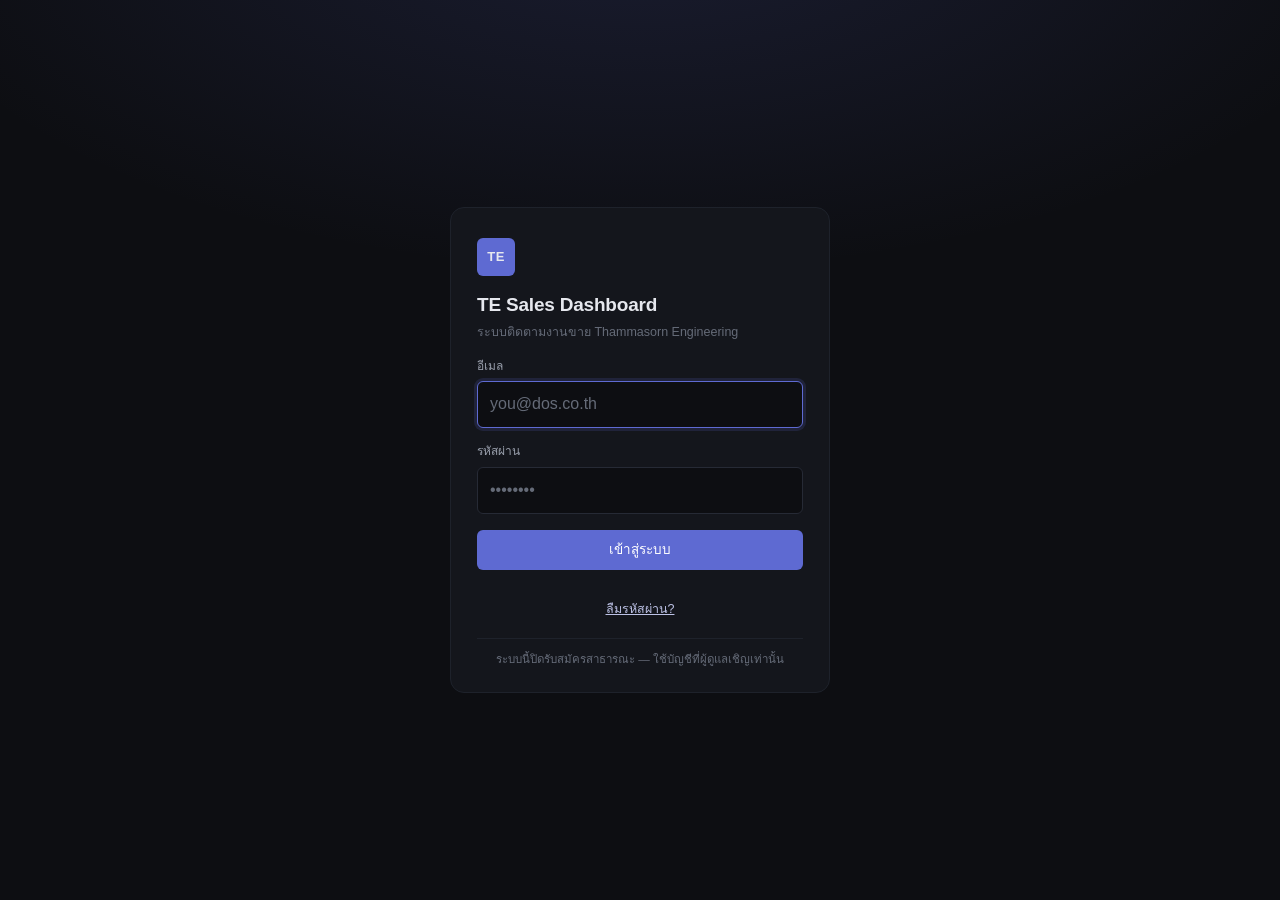
==== commit ffb8e830: "3.7 ธีม/สี — Dark / สว่าง / คอนทราสต์สูง + สีเน้น 5 สี - theme.js (ใหม่): เลือกธีม 3 แบบ + สีเน้น 5 " ====
--- a/docs/index.html
+++ b/docs/index.html
@@ -24,6 +24,9 @@
      ถ้าลบตัวใดตัวหนึ่งออก หัวข้อหน้าจะโดนรอยบากทับบน iPhone -->
 <meta name="apple-mobile-web-app-status-bar-style" content="black-translucent">
 <meta name="format-detection" content="telephone=no">
+
+<!-- ตั้งธีมก่อน CSS วาด กันจอกระพริบ (dark→light) · ค่าจริงอยู่ใน localStorage · js/ui/theme.js จัดการตอนเปลี่ยน -->
+<script>try{var d=document.documentElement,t=localStorage.getItem('te-dashboard:theme'),a=localStorage.getItem('te-dashboard:accent');if(t)d.dataset.theme=t;if(a)d.dataset.accent=a;}catch(e){}</script>
 
 <link rel="stylesheet" href="css/app.css">
 <link rel="stylesheet" href="css/print.css" media="print">
@@ -152,6 +155,7 @@
       <div class="topbar-right">
         <span class="pill" id="statusPill">กำลังโหลด…</span>
         <span class="pill" id="verPill" title="เวอร์ชันของโค้ดที่เบราว์เซอร์กำลังใช้">—</span>
+        <button class="btn btn-ghost btn-sm" id="themeBtn" title="ธีม & สี" aria-label="ธีม & สี">🎨</button>
         <!-- iPad/มือถือซ่อน sidebar-foot → ต้องมีทางออกจากระบบตรงนี้ด้วย -->
         <button class="btn btn-ghost btn-sm only-compact" id="logoutBtnTop">ออกจากระบบ</button>
       </div>
--- a/docs/css/app.css
+++ b/docs/css/app.css
@@ -12,9 +12,11 @@
   --text-dim:    #9aa0ad;
   --text-mute:   #656b78;
 
+  /* --accent มาจาก "สีเน้น" ที่เลือก ([data-accent]) · soft/text คิดจาก --accent + --text
+     → เปลี่ยนสีเน้นหรือธีมทีเดียว ทั้ง 2 ตัวตามเอง ไม่ต้องแก้ทีละสี (step 3.7) */
   --accent:      #5e6ad2;
-  --accent-soft: #5e6ad226;
-  --accent-text: #c3c9f5;   /* ตัวหนังสือบนพื้น accent-soft */
+  --accent-soft: color-mix(in srgb, var(--accent) 16%, transparent);  /* พื้นจาง (nav active ฯลฯ) */
+  --accent-text: color-mix(in srgb, var(--accent) 30%, var(--text));  /* ตัวหนังสือบนพื้น accent-soft */
   --on-accent:   #ffffff;   /* ตัวหนังสือบนพื้น accent เต็มสี */
 
   --green:  #3fb950;
@@ -66,6 +68,63 @@
   --font: -apple-system, BlinkMacSystemFont, "Segoe UI", "Noto Sans Thai",
           "Sarabun", Roboto, sans-serif;
 }
+
+/* ═══════════════════════════════════════════════════════════
+   ธีม (step 3.7) — เขียนทับเฉพาะสีพื้น/ตัวอักษร/ขอบ
+   สีขั้นตอน/กราฟ/สีเน้น คิดต่อจากตัวแปรกลาง จึงตามธีมเอง
+   สลับด้วย <html data-theme="..."> · :root = Linear Dark (ค่าตั้งต้น)
+   ═══════════════════════════════════════════════════════════ */
+
+/* สว่าง */
+[data-theme="light"] {
+  --bg:          #f5f6f8;
+  --bg-panel:    #ffffff;
+  --bg-elev:     #f0f2f5;
+  --bg-hover:    #e7eaf0;
+  --border:      #d3d8e0;
+  --border-soft: #e5e8ee;
+
+  --text:        #1a1d24;
+  --text-dim:    #4a5160;
+  --text-mute:   #868d9b;
+
+  --green:  #1a9e4b;
+  --yellow: #b0790f;
+  --red:    #d93a30;
+  --blue:   #2a72d0;
+  --green-line: color-mix(in srgb, var(--green) 40%, transparent);
+  --red-line:   color-mix(in srgb, var(--red) 40%, transparent);
+}
+
+/* คอนทราสต์สูง (ดำสนิท ตัวอักษรสว่างเต็ม ขอบชัด) — สำหรับกลางแดด/สายตาไม่ชัด */
+[data-theme="contrast"] {
+  --bg:          #000000;
+  --bg-panel:    #0b0b0d;
+  --bg-elev:     #16161a;
+  --bg-hover:    #26262c;
+  --border:      #55555f;
+  --border-soft: #38383f;
+
+  --text:        #ffffff;
+  --text-dim:    #d5d7dd;
+  --text-mute:   #a6a8b0;
+
+  --accent:      #7c8cff;
+  --green:  #4ade5a;
+  --yellow: #f2b829;
+  --red:    #ff6b60;
+  --blue:   #6fb4ff;
+  --green-line: color-mix(in srgb, var(--green) 55%, transparent);
+  --red-line:   color-mix(in srgb, var(--red) 55%, transparent);
+}
+
+/* ── สีเน้น (accent presets) — คัดมาแล้ว CVD-safe · เปลี่ยนแค่ --accent ที่เหลือ derive เอง ──
+   ห้ามเปิดให้จิ้มสีอิสระ (กัน palette เสีย/คอนทราสต์ตก) — เลือกจากชุดนี้เท่านั้น */
+[data-accent="blue"]  { --accent: #3987e5; }
+[data-accent="teal"]  { --accent: #199e70; }
+[data-accent="amber"] { --accent: #c88a1a; }
+[data-accent="rose"]  { --accent: #d9556f; }
+/* indigo = ค่าตั้งต้นใน :root ไม่ต้องประกาศซ้ำ */
 
 * { box-sizing: border-box; margin: 0; padding: 0; }
 
@@ -1253,3 +1312,212 @@
   padding: 10px 12px;
 }
 .login-ok .t2 { color: var(--text-dim); }
+
+/* ═══════════════════════════════════════════════════════════
+   AI Intake (step 3.5) — ปุ่ม + modal นำเข้าด้วย AI
+   ═══════════════════════════════════════════════════════════ */
+
+/* ปุ่ม 🤖 AI Import — เด่นแบบ accent อ่อน ไม่แย่งสายตากับ "+ เพิ่ม" (ปุ่มหลัก) */
+.btn-ai {
+  background: var(--accent-soft); color: var(--accent-text);
+  border-color: color-mix(in srgb, var(--accent) 40%, transparent);
+}
+.btn-ai:hover:not(:disabled) { background: color-mix(in srgb, var(--accent) 22%, transparent); color: var(--text); }
+
+.ai-box { width: min(760px, 100%); }
+
+/* แท็บใน modal */
+.ai-tabs { display: flex; gap: 4px; padding: 8px 18px 0; border-bottom: 1px solid var(--border); }
+.ai-tab {
+  appearance: none; background: none; border: none; cursor: pointer;
+  color: var(--text-mute); font: inherit; font-size: 13px; font-weight: 600;
+  padding: 8px 12px; border-bottom: 2px solid transparent; margin-bottom: -1px;
+}
+.ai-tab:hover { color: var(--text-dim); }
+.ai-tab.on { color: var(--accent-text); border-bottom-color: var(--accent); }
+.ai-tab .seg-badge { margin-left: 4px; }
+
+.ai-pane { padding-top: 14px; }
+.ai-step {
+  font-size: 12px; font-weight: 600; color: var(--text-dim);
+  margin: 14px 0 8px; letter-spacing: .01em;
+}
+.ai-pane .ai-step:first-child { margin-top: 4px; }
+
+/* เลือกแหล่ง */
+.ai-src { display: flex; flex-wrap: wrap; gap: 8px; }
+.ai-srcbtn {
+  appearance: none; cursor: pointer; font: inherit; font-size: 13px;
+  background: var(--bg-elev); color: var(--text-dim);
+  border: 1px solid var(--border); border-radius: var(--r-sm); padding: 8px 12px;
+}
+.ai-srcbtn:hover { border-color: var(--text-mute); color: var(--text); }
+.ai-srcbtn.on { background: var(--accent-soft); color: var(--accent-text); border-color: var(--accent); }
+
+/* กล่องคำสั่งสำเร็จรูป */
+.ai-prompt-wrap { position: relative; }
+.ai-prompt {
+  width: 100%; background: var(--bg); color: var(--text-dim);
+  border: 1px solid var(--border); border-radius: var(--r-sm);
+  padding: 10px 12px; font: inherit; font-size: 12.5px; line-height: 1.5;
+  resize: vertical; white-space: pre; overflow-x: auto;
+}
+.ai-copy { position: absolute; top: 8px; right: 8px; }
+
+.ai-paste {
+  width: 100%; font-size: 13px; line-height: 1.5; resize: vertical;
+  font-family: ui-monospace, SFMono-Regular, Menlo, monospace;
+}
+
+/* การ์ดใน staging */
+.ai-card {
+  background: var(--bg-panel); border: 1px solid var(--border);
+  border-radius: var(--r-lg); padding: 12px 14px; margin-bottom: 12px;
+}
+.ai-card.ai-saved { border-color: var(--green-line); opacity: .7; transition: opacity .3s; }
+.ai-card-head { display: flex; align-items: center; gap: 8px; margin-bottom: 10px; }
+.ai-card-head .spacer { flex: 1; }
+.ai-badge {
+  font-size: 11px; color: var(--text-dim);
+  background: var(--bg-elev); border: 1px solid var(--border-soft);
+  border-radius: 999px; padding: 3px 9px;
+}
+.ai-dup { font-size: 12px; color: var(--yellow); }
+
+.ai-fields { display: grid; grid-template-columns: repeat(2, minmax(0, 1fr)); gap: 10px; }
+.ai-fld { display: flex; flex-direction: column; gap: 5px; min-width: 0; }
+.ai-fld.ai-wide { grid-column: 1 / -1; }
+.ai-fld > span { font-size: 12px; color: var(--text-dim); }
+.ai-fld .inp { width: 100%; font-size: 16px; }
+.ai-fld textarea.inp { resize: vertical; line-height: 1.5; min-height: 40px; }
+
+/* ช่องที่ AI ไม่มั่นใจ — ไฮไลต์เหลือง (หายเมื่อคนแก้/แตะ) */
+.inp.ai-low {
+  border-color: var(--yellow);
+  background: color-mix(in srgb, var(--yellow) 12%, var(--bg-elev));
+}
+.ai-low-dot { color: var(--yellow); font-size: 9px; vertical-align: middle; }
+.ai-low-chip {
+  color: var(--yellow); background: color-mix(in srgb, var(--yellow) 14%, transparent);
+  border-radius: 4px; padding: 1px 6px; font-weight: 600;
+}
+
+.ai-more { margin-top: 10px; }
+.ai-more > summary {
+  cursor: pointer; font-size: 12.5px; color: var(--text-mute);
+  padding: 6px 0; list-style: none;
+}
+.ai-more > summary:hover { color: var(--text-dim); }
+.ai-more[open] > summary { margin-bottom: 8px; }
+
+.ai-card-foot { display: flex; align-items: center; gap: 10px; margin-top: 12px; flex-wrap: wrap; }
+.ai-card-foot .spacer { flex: 1; }
+.ai-mergehint { font-size: 12px; color: var(--text-mute); display: flex; align-items: center; gap: 10px; flex-wrap: wrap; }
+.ai-mergehint b { color: var(--text-dim); }
+.ai-merge-q { color: var(--yellow); }
+.ai-radio { display: inline-flex; align-items: center; gap: 4px; color: var(--text-dim); cursor: pointer; }
+.ai-ok { color: var(--green); font-size: 13px; font-weight: 600; }
+
+.ai-note { font-size: 11.5px; color: var(--text-mute); }
+
+@media (max-width: 1024px) {
+  .ai-fields { grid-template-columns: 1fr; }
+}
+@media (max-width: 430px) {
+  .ai-srcbtn, .ai-tab { min-height: 44px; }
+  .ai-card-foot .btn { min-height: 44px; }
+}
+
+/* ═══════════════════════════════════════════════════════════
+   ปุ่ม Success / Miss ในฟอร์ม Pending (ระบุผลได้งาน/ไม่ได้งาน)
+   ═══════════════════════════════════════════════════════════ */
+.resultbar {
+  display: flex; align-items: center; gap: 10px; flex-wrap: wrap;
+  padding: 12px 18px; margin: 0 -18px;
+  border-top: 1px solid var(--border-soft);
+  background: var(--bg-elev);
+}
+.resultbar-l { font-size: 12px; font-weight: 600; color: var(--text-dim); }
+.btn-result {
+  appearance: none; cursor: pointer; font: inherit; font-size: 13px; font-weight: 600;
+  background: var(--bg-panel); border: 1px solid var(--border); color: var(--text-dim);
+  border-radius: var(--r-sm); padding: 8px 14px; min-height: 38px;
+}
+.btn-win:hover  { border-color: var(--green); color: var(--green); }
+.btn-miss:hover { border-color: var(--red);   color: var(--red); }
+.btn-win.on  { background: var(--green); border-color: var(--green); color: var(--on-accent); }
+.btn-miss.on { background: var(--red);   border-color: var(--red);   color: var(--on-accent); }
+.resultbar-because { display: flex; align-items: center; gap: 6px; flex: 1 1 220px; min-width: 0; }
+.resultbar-because > span { font-size: 12px; color: var(--text-mute); flex: 0 0 auto; }
+.resultbar-because input {
+  flex: 1 1 0; min-width: 0; background: var(--bg-panel);
+  border: 1px solid var(--border); color: var(--text);
+  border-radius: var(--r-sm); padding: 8px 10px; font: inherit; font-size: 16px; min-height: 38px;
+}
+.resultbar-because input:focus { outline: none; border-color: var(--accent); }
+
+@media (max-width: 430px) {
+  .btn-result { flex: 1 1 44%; min-height: 44px; }
+  .resultbar-because { flex-basis: 100%; }
+}
+
+/* ═══════════════════════════════════════════════════════════
+   สำรอง & กู้คืน (step 3.6) — หน้า Admin
+   ═══════════════════════════════════════════════════════════ */
+.bk-actions { display: flex; align-items: center; gap: 10px; flex-wrap: wrap; }
+.bk-file { cursor: pointer; margin: 0; display: inline-flex; align-items: center; }
+.bk-warn {
+  margin: 12px 0 0; padding: 10px 12px; font-size: 13px;
+  color: var(--text); background: color-mix(in srgb, var(--red) 8%, transparent);
+  border: 1px solid var(--red-line); border-radius: var(--r-sm);
+  display: flex; align-items: center; gap: 10px; flex-wrap: wrap;
+}
+.bk-warn b { color: var(--red); }
+@media (max-width: 430px) {
+  .bk-actions .btn, .bk-file { flex: 1 1 100%; min-height: 44px; justify-content: center; }
+}
+
+/* ═══════════════════════════════════════════════════════════
+   หน้าต่างเลือกธีม & สี (step 3.7)
+   swatch แสดงตัวอย่างธีมด้วย data-theme/data-accent + var() — ไม่ hardcode hex
+   ═══════════════════════════════════════════════════════════ */
+#themeBtn { font-size: 15px; line-height: 1; padding: 6px 10px; }
+
+.th-label { font-size: 12px; font-weight: 600; color: var(--text-dim); margin: 14px 0 8px; }
+.modal-body > .th-label:first-child { margin-top: 4px; }
+
+.th-themes { display: grid; grid-template-columns: repeat(3, 1fr); gap: 10px; }
+.th-card {
+  appearance: none; cursor: pointer; font: inherit; text-align: left;
+  background: var(--bg-elev); border: 1.5px solid var(--border); border-radius: var(--r-md);
+  padding: 10px; display: flex; flex-direction: column; gap: 6px;
+}
+.th-card:hover { border-color: var(--text-mute); }
+.th-card.on { border-color: var(--accent); background: var(--accent-soft); }
+
+/* swatch = ตัวอย่างธีม (มี data-theme/data-accent → ตัวแปรข้างในเป็นของธีมนั้น) */
+.th-swatch {
+  height: 40px; border-radius: var(--r-sm); border: 1px solid var(--border);
+  background: var(--bg); display: flex; align-items: center; gap: 5px; padding: 0 8px;
+}
+.th-swatch i { display: block; border-radius: 3px; }
+.th-swatch .s-bg { width: 22px; height: 14px; background: var(--bg-panel); border: 1px solid var(--border); }
+.th-swatch .s-ac { width: 14px; height: 14px; border-radius: 50%; background: var(--accent); }
+.th-swatch .s-tx { flex: 1; height: 4px; background: var(--text); opacity: .8; }
+.th-name { font-size: 13px; font-weight: 600; color: var(--text); }
+.th-note { font-size: 11px; color: var(--text-mute); line-height: 1.35; }
+
+.th-accents { display: flex; gap: 12px; flex-wrap: wrap; }
+.th-dot {
+  appearance: none; cursor: pointer; padding: 0; background: none;
+  width: 34px; height: 34px; border-radius: 50%; border: 2px solid transparent;
+  display: grid; place-items: center;
+}
+.th-dot i { width: 22px; height: 22px; border-radius: 50%; background: var(--accent); display: block; }
+.th-dot.on { border-color: var(--text); }
+.th-hint { font-size: 11.5px; color: var(--text-mute); margin-top: 14px; }
+
+@media (max-width: 430px) {
+  .th-themes { grid-template-columns: 1fr; }
+  .th-dot { width: 44px; height: 44px; }
+}
--- a/docs/css/print.css
+++ b/docs/css/print.css
@@ -62,6 +62,14 @@
   }
   .pf-n { flex: 0 0 auto; font-size: 9pt; }
   .pf-sp { flex: 1 1 auto; }
+
+  /* ผลงาน (RESULT) — ช่องติ๊ก Success / Miss · ดำบนขาวเสมอ (print.css hardcode สีได้จุดเดียว) */
+  .pf-chk { flex: 0 0 auto; font-size: 9pt; margin-right: 6mm; white-space: nowrap; }
+  .pf-box {
+    display: inline-block; width: 3.4mm; height: 3.4mm; line-height: 3.4mm;
+    text-align: center; border: 0.4pt solid #000; margin-right: 1mm;
+    font-size: 8pt; vertical-align: middle;
+  }
 
   /* ⚠️ min-width:0 จำเป็น ไม่งั้นข้อความยาวดันบรรทัดทะลุขอบกระดาษ
      (บทเรียนเดียวกับ .topbar-left บนหน้าจอ — flex item ไม่ยอมหดถ้าไม่ใส่) */
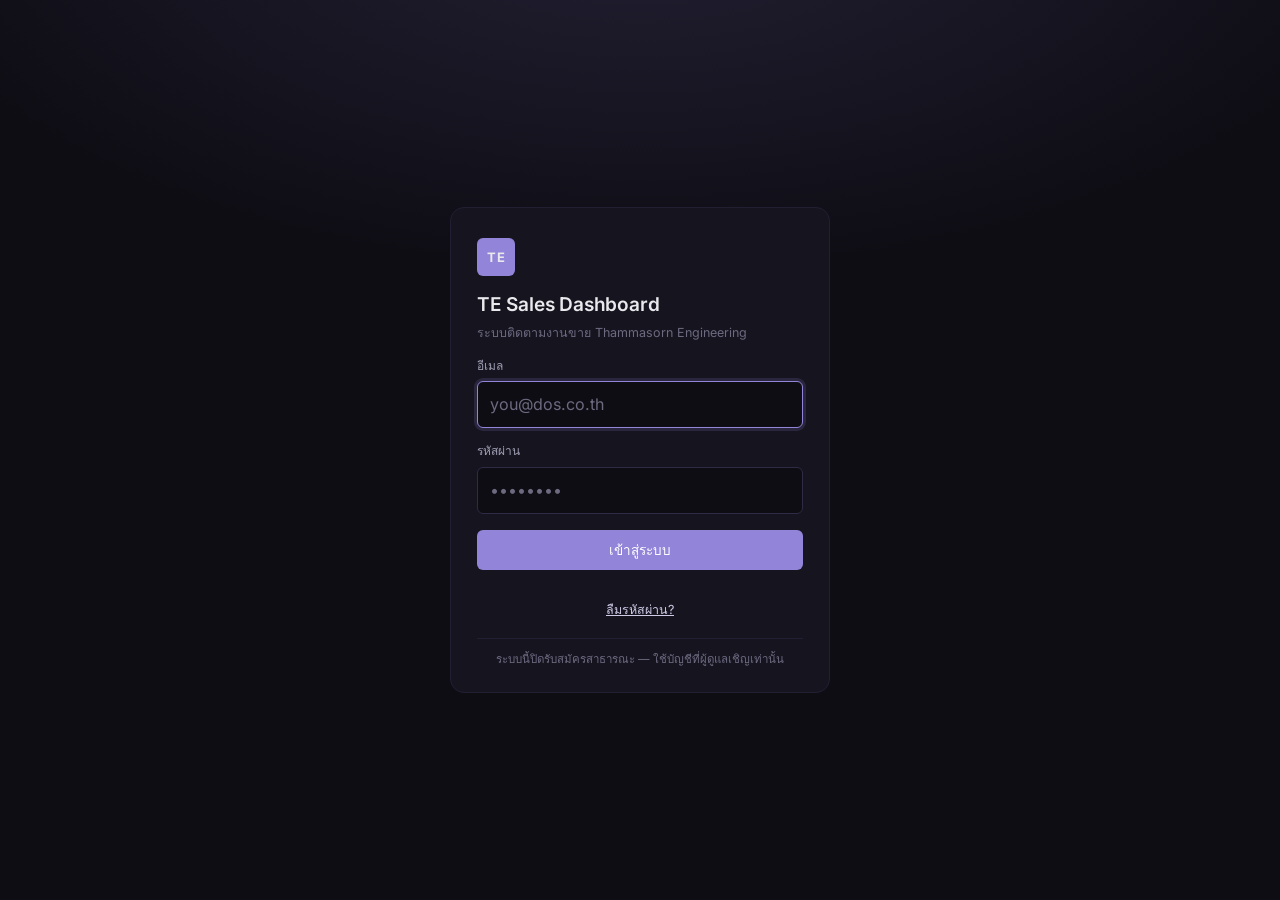
==== commit 89d7712b: "ตั้ง Noir เป็นธีมเริ่มต้น + bundle ฟอนต์ Inter จริง (ไม่พึ่ง CDN) - ธีมเริ่มต้น = Noir (ดีไซน์จาก Cl" ====
--- a/docs/index.html
+++ b/docs/index.html
@@ -1,6 +1,6 @@
 <!DOCTYPE html>
-<!-- data-theme = สวิตช์ธีม · เพิ่มโหมดสว่างทีหลังได้โดยเขียนชุดตัวแปรใต้ [data-theme="light"] -->
-<html lang="th" data-theme="dark">
+<!-- data-theme = สวิตช์ธีม · ค่าเริ่มต้น = noir (ดีไซน์จาก Claude) · สลับได้ที่ปุ่ม 🎨 -->
+<html lang="th" data-theme="noir">
 <head>
 <meta charset="UTF-8">
 <meta name="viewport" content="width=device-width, initial-scale=1, viewport-fit=cover">
--- a/docs/css/app.css
+++ b/docs/css/app.css
@@ -1,4 +1,14 @@
 /* TE Sales Dashboard — Linear-style dark theme (ยกจาก prototype v3) */
+
+/* ฟอนต์ Inter ของจริง — bundle ในเว็บ (docs/fonts/) ไม่พึ่ง CDN → PWA ออฟไลน์ก็ใช้ได้
+   Latin variable (100–900) · ไทยตกไปใช้ Noto Sans Thai / ฟอนต์ระบบ (Inter ไม่มี glyph ไทย) */
+@font-face {
+  font-family: 'Inter';
+  font-style: normal;
+  font-weight: 100 900;
+  font-display: swap;
+  src: url('../fonts/inter-latin.woff2') format('woff2');
+}
 
 :root {
   --bg:          #0d0e12;
@@ -65,8 +75,9 @@
   --safe-t-env: env(safe-area-inset-top, 0px);
   --safe-t: var(--safe-t-env);
 
-  --font: -apple-system, BlinkMacSystemFont, "Segoe UI", "Noto Sans Thai",
-          "Sarabun", Roboto, sans-serif;
+  /* Inter (Latin) มาก่อน → ตัวอังกฤษใช้ Inter · ตัวไทยตกไป Noto Sans Thai/ระบบ (per-glyph fallback) */
+  --font: "Inter", "Noto Sans Thai", "Sarabun", -apple-system, BlinkMacSystemFont,
+          "Segoe UI", Roboto, sans-serif;
 }
 
 /* ═══════════════════════════════════════════════════════════
@@ -116,6 +127,32 @@
   --blue:   #6fb4ff;
   --green-line: color-mix(in srgb, var(--green) 55%, transparent);
   --red-line:   color-mix(in srgb, var(--red) 55%, transparent);
+}
+
+/* ── ธีมจาก Claude design (te-theme.css) — noir (ม่วงเข้ม) · brown (น้ำตาลกระดาษ) ──
+   ⚠️ ตัด @import Google Fonts ออก (CLAUDE.md ห้ามพึ่ง CDN — PWA ออฟไลน์พัง)
+      --font ตั้งชื่อฟอนต์ไว้เป็น "ตัวเลือก" ถ้าเครื่องไม่มีก็ falls back เป็น system font ปลอดภัย */
+[data-theme="noir"] {
+  --bg:#0e0d14; --bg-panel:#15141f; --bg-elev:#1c1a2a; --bg-hover:#252236;
+  --border:#2f2b45; --border-soft:#221f33;
+  --text:#e9e9ed; --text-dim:#a19fb4; --text-mute:#6d6a80;
+  --accent:#9184d9;
+  --green:#3fb950; --yellow:#d29922; --red:#f85149; --blue:#7c8cff;
+  --stage-lead:#6d6a80; --stage-qualify:#423a6a; --stage-present:#5d5294;
+  --stage-quote:#796cbf; --stage-nego:#968ae0; --stage-won:#3fb950; --stage-lost:#e66767;
+  --chart-1:#9184d9; --chart-2:#7c8cff; --chart-3:#3fb950; --chart-4:#d29922; --chart-5:#e66767; --chart-6:#8a8f98;
+  --font:"Inter","Noto Sans Thai","Sarabun",-apple-system,BlinkMacSystemFont,"Segoe UI",Roboto,sans-serif;
+}
+
+[data-theme="brown"] {
+  --bg:#faf6ee; --bg-panel:#ffffff; --bg-elev:#f4ede0; --bg-hover:#ede3d1;
+  --border:#dbcfb8; --border-soft:#eae1cf;
+  --text:#241f1a; --text-dim:#5f5546; --text-mute:#94897a;
+  --accent:#9c5a26;
+  --green:#4c7c3c; --yellow:#a5720d; --red:#c04a37; --blue:#2a72d0;
+  --stage-lead:#a99e8c; --stage-qualify:#5e3d1c; --stage-present:#7a4c20;
+  --stage-quote:#9c5a26; --stage-nego:#c67139; --stage-won:#7a8a5e; --stage-lost:#c04a37;
+  --chart-1:#9c5a26; --chart-2:#c67139; --chart-3:#7a8a5e; --chart-4:#a5720d; --chart-5:#c04a37; --chart-6:#94897a;
 }
 
 /* ── สีเน้น (accent presets) — คัดมาแล้ว CVD-safe · เปลี่ยนแค่ --accent ที่เหลือ derive เอง ──
@@ -1521,3 +1558,66 @@
   .th-themes { grid-template-columns: 1fr; }
   .th-dot { width: 44px; height: 44px; }
 }
+
+/* ── AI Intake: อ่านรูปอัตโนมัติ (step 3.8) ── */
+.ai-auto {
+  display: flex; align-items: center; gap: 12px; flex-wrap: wrap;
+  padding: 12px 14px; margin-top: 6px;
+  background: var(--accent-soft); border: 1px solid color-mix(in srgb, var(--accent) 35%, transparent);
+  border-radius: var(--r-md);
+}
+.ai-auto-l { flex: 1 1 240px; min-width: 0; display: flex; flex-direction: column; gap: 3px; }
+.ai-auto-l strong { font-size: 13px; color: var(--text); }
+.ai-auto-l span { font-size: 11.5px; color: var(--text-dim); line-height: 1.4; }
+.ai-autobtn { cursor: pointer; margin: 0; white-space: nowrap; }
+.ai-autobtn.is-loading { opacity: .7; pointer-events: none; }
+.ai-or {
+  display: flex; align-items: center; gap: 10px; margin: 14px 0 2px;
+  font-size: 11.5px; color: var(--text-mute);
+}
+.ai-or::before, .ai-or::after { content: ""; flex: 1; height: 1px; background: var(--border-soft); }
+@media (max-width: 430px) {
+  .ai-autobtn { flex: 1 1 100%; min-height: 44px; }
+}
+
+/* ตัวกรองเดือนถูกปิดตอนดู Archive (งานจบแล้วไม่กรองตามเดือนคาดปิด) */
+.toolbar-sub.filter-off .tl-label { opacity: .4; }
+
+/* ═══════════════════════════════════════════════════════════
+   เป้ารายทีม: กล่องรวมทั้งองค์กร (step 3.11)
+   ═══════════════════════════════════════════════════════════ */
+.tt-total {
+  display: flex; align-items: center; justify-content: space-between; gap: 10px;
+  margin-top: 10px; padding: 10px 12px;
+  border-top: 1.5px solid var(--border); font-size: 13px;
+}
+.tt-total > span { color: var(--text-dim); }
+.tt-total b { color: var(--accent-text); font-size: 15px; }
+
+/* ═══════════════════════════════════════════════════════════
+   ประวัติการเซ็นรับทราบ (timeline ใกล้กิจกรรม · step 3.11)
+   ═══════════════════════════════════════════════════════════ */
+.so-hist-wrap { margin: 12px 0 4px; }
+.so-hist-h { font-size: 12px; font-weight: 600; color: var(--text-dim); margin-bottom: 6px; }
+.so-hist { list-style: none; display: flex; flex-direction: column; gap: 6px; }
+.so-hist-item {
+  background: var(--accent-soft); border: 1px solid color-mix(in srgb, var(--accent) 25%, transparent);
+  border-radius: var(--r-sm); overflow: hidden;
+}
+.so-hist-head {
+  width: 100%; appearance: none; background: none; border: none; cursor: pointer;
+  display: flex; align-items: center; gap: 8px; text-align: left;
+  padding: 8px 10px; font: inherit; font-size: 12.5px; color: var(--text);
+}
+.so-hist-head[disabled] { cursor: default; }
+.so-hist-ico { flex: 0 0 auto; }
+.so-hist-txt { flex: 1 1 auto; min-width: 0; }
+.so-hist-txt b { color: var(--accent-text); }
+.so-hist-caret { flex: 0 0 auto; font-size: 11px; color: var(--accent-text); }
+.so-hist-head.open .so-hist-caret::first-letter { content: ""; }
+.so-hist-head.open .so-hist-caret { opacity: .6; }
+.so-hist-nonote { flex: 0 0 auto; font-size: 11px; color: var(--text-mute); }
+.so-hist-note {
+  padding: 2px 12px 10px 30px; font-size: 12.5px; color: var(--text-dim);
+  font-style: italic; line-height: 1.5;
+}
--- a/docs/css/print.css
+++ b/docs/css/print.css
@@ -15,10 +15,46 @@
 
   #printRoot { display: block !important; }
 
+  /* margin:0 เพื่อให้สามเหลี่ยมมุม (Book 3 สี) ชิดขอบกระดาษจริงได้
+     ระยะขอบเนื้อหาย้ายไปเป็น padding บน .pf-page แทน (กติกาเดียวกับสเปกฟอร์ม)
+     ⚠️ ตอนสั่งพิมพ์ให้ตั้ง Margins = None + เปิด Background graphics มุมสีถึงจะชิดขอบ/ไม่หาย */
   @page {
     size: A4 portrait;
-    margin: 12mm 10mm;
+    margin: 0;
   }
+
+  .pf-page {
+    padding: 12mm 10mm;
+    position: relative;
+    box-sizing: border-box;
+  }
+  /* ── หน้า Potential (Book 3 สี) — ระยะขอบตามสเปกฟอร์ม + เป็นกรอบให้มุม/รูปวางแบบ absolute ── */
+  .pf-page-potential { padding: 14mm 13mm; }
+
+  /* สามเหลี่ยมมุมขวาบน = ระดับความสัมพันธ์ (ด้านละ ~20% ของ A4 = 42mm) */
+  .pf-corner {
+    position: absolute; top: 0; right: 0;
+    width: 42mm; height: 42mm; pointer-events: none;
+  }
+  .pf-corner svg { display: block; width: 100%; height: 100%; }
+  .pf-corner-green  polygon { fill: #1f9d55; }
+  .pf-corner-yellow polygon { fill: #e3b000; }
+  .pf-corner-red    polygon { fill: #e23b3b; }
+
+  /* ช่องติดรูปวางแบบ absolute ให้อยู่ใต้สามเหลี่ยม ไม่ทับกัน */
+  .pf-photo-abs {
+    position: absolute; top: 34mm; right: 13mm;
+    width: 34mm; height: 40mm; border: 1px solid #000;
+    display: flex; align-items: center; justify-content: center; overflow: hidden;
+  }
+  .pf-photo-abs img { width: 100%; height: 100%; object-fit: cover; }
+
+  .pf-pot-head { text-align: center; margin-bottom: 2mm; }
+  .pf-pot-head h1 { font-size: 20pt; font-weight: normal; margin-bottom: 4px; }
+  .pf-pot-head .pf-l { min-width: auto; }
+  .pf-pot-head .pf-v { flex: 0 0 45mm; }
+  /* เนื้อหาเลื่อนลงพ้นสามเหลี่ยม + ช่องรูป */
+  .pf-frm { margin-top: 46mm; }
 
   html, body {
     background: #fff !important;
@@ -128,33 +164,7 @@
   .pf-log th:nth-child(4), .pf-log td:nth-child(4) { width: 22%; }
   .pf-wide { width: 48%; }
 
-  /* ── หัวฟอร์ม Potential ── */
-  .pf-potential {
-    display: flex;
-    align-items: flex-start;
-    justify-content: space-between;
-    gap: 12mm;
-    margin-bottom: 10px;
-  }
-  .pf-pot-t { flex: 1 1 auto; min-width: 0; text-align: center; }
-  .pf-pot-t h1 {
-    font-size: 20pt;
-    font-weight: normal;
-    margin-bottom: 4px;
-  }
-  .pf-pot-t .pf-l { min-width: auto; }
-  .pf-pot-t .pf-v { flex: 0 0 45mm; }
-
-  .pf-photo {
-    flex: 0 0 34mm;
-    height: 34mm;
-    border: 1px solid #000;
-    display: flex;
-    align-items: center;
-    justify-content: center;
-    overflow: hidden;
-  }
-  .pf-photo img { width: 100%; height: 100%; object-fit: cover; }
+  /* ข้อความ placeholder ในช่องติดรูป (ตอนไม่มีรูป) */
   .pf-photo-x { font-size: 8pt; color: #888; }
 
   /* กันเบราว์เซอร์ตัดสีพื้น/ขอบทิ้งตอนพิมพ์ */
